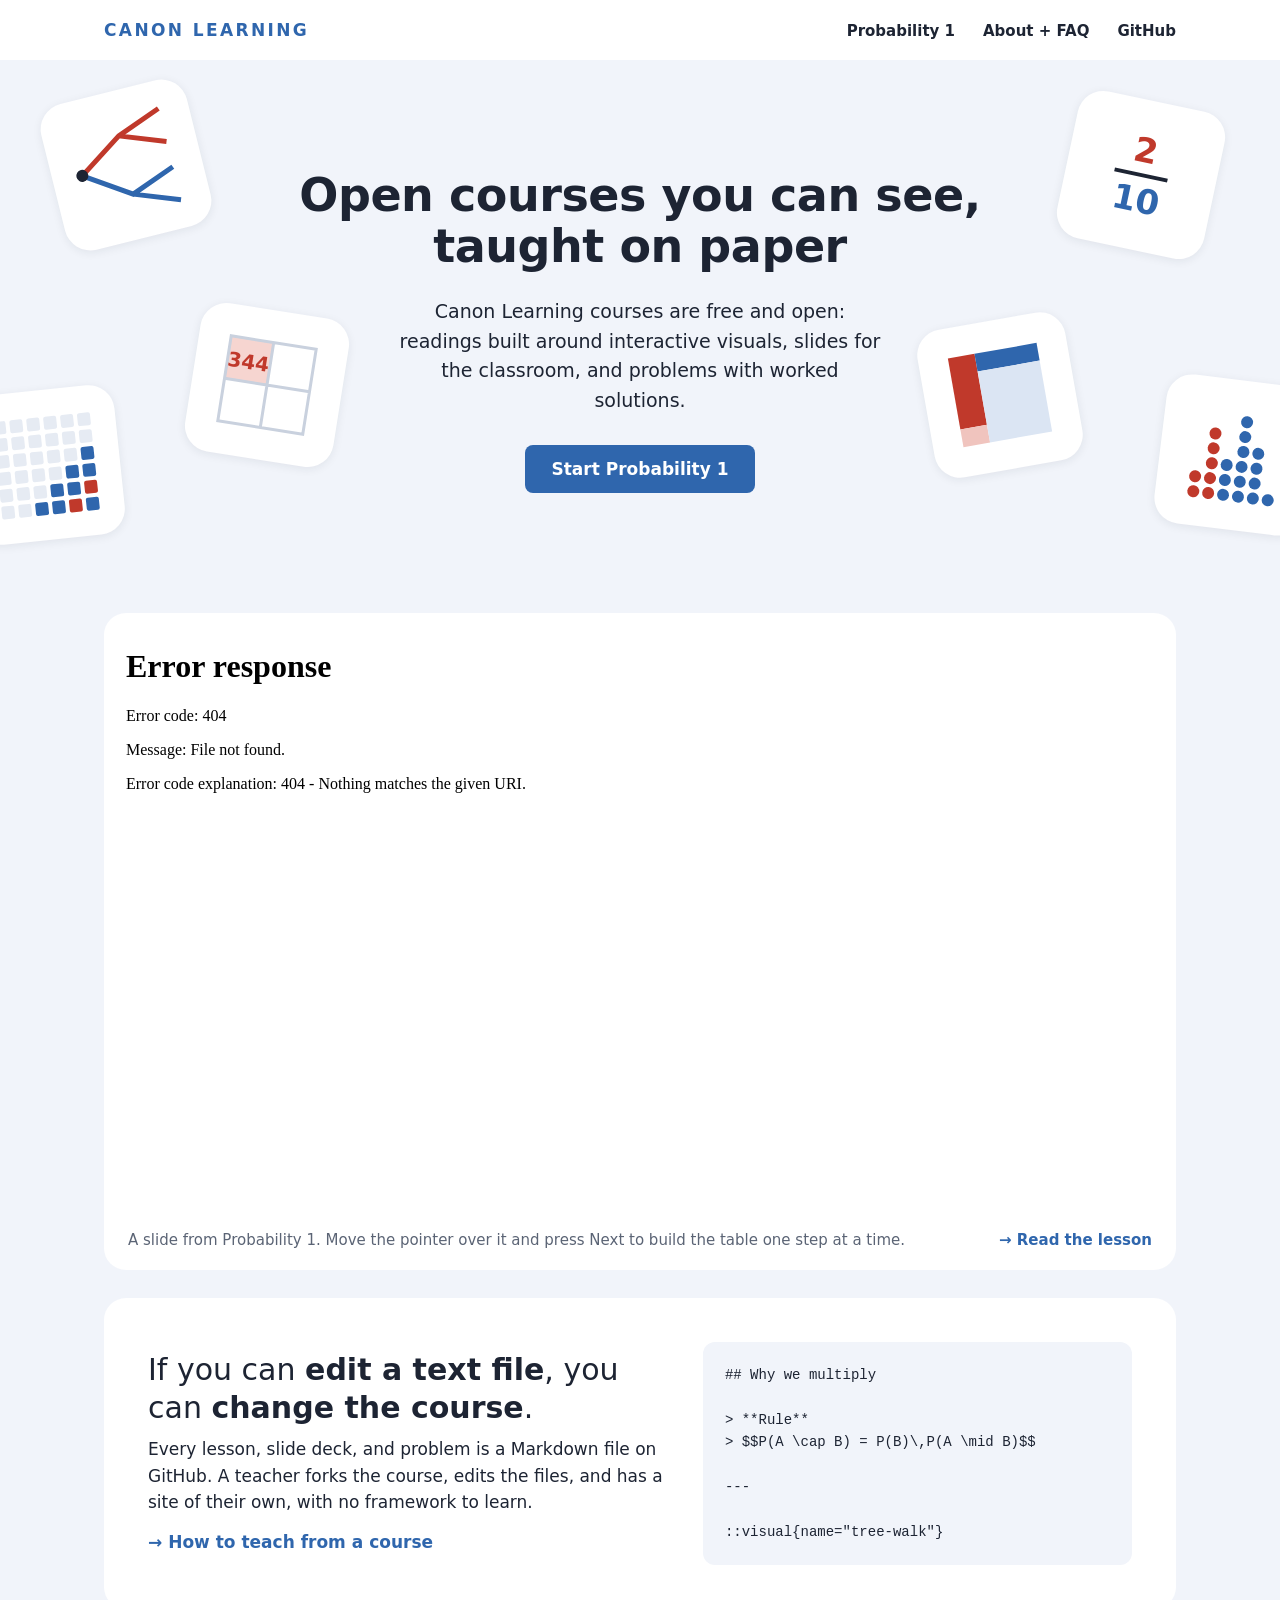
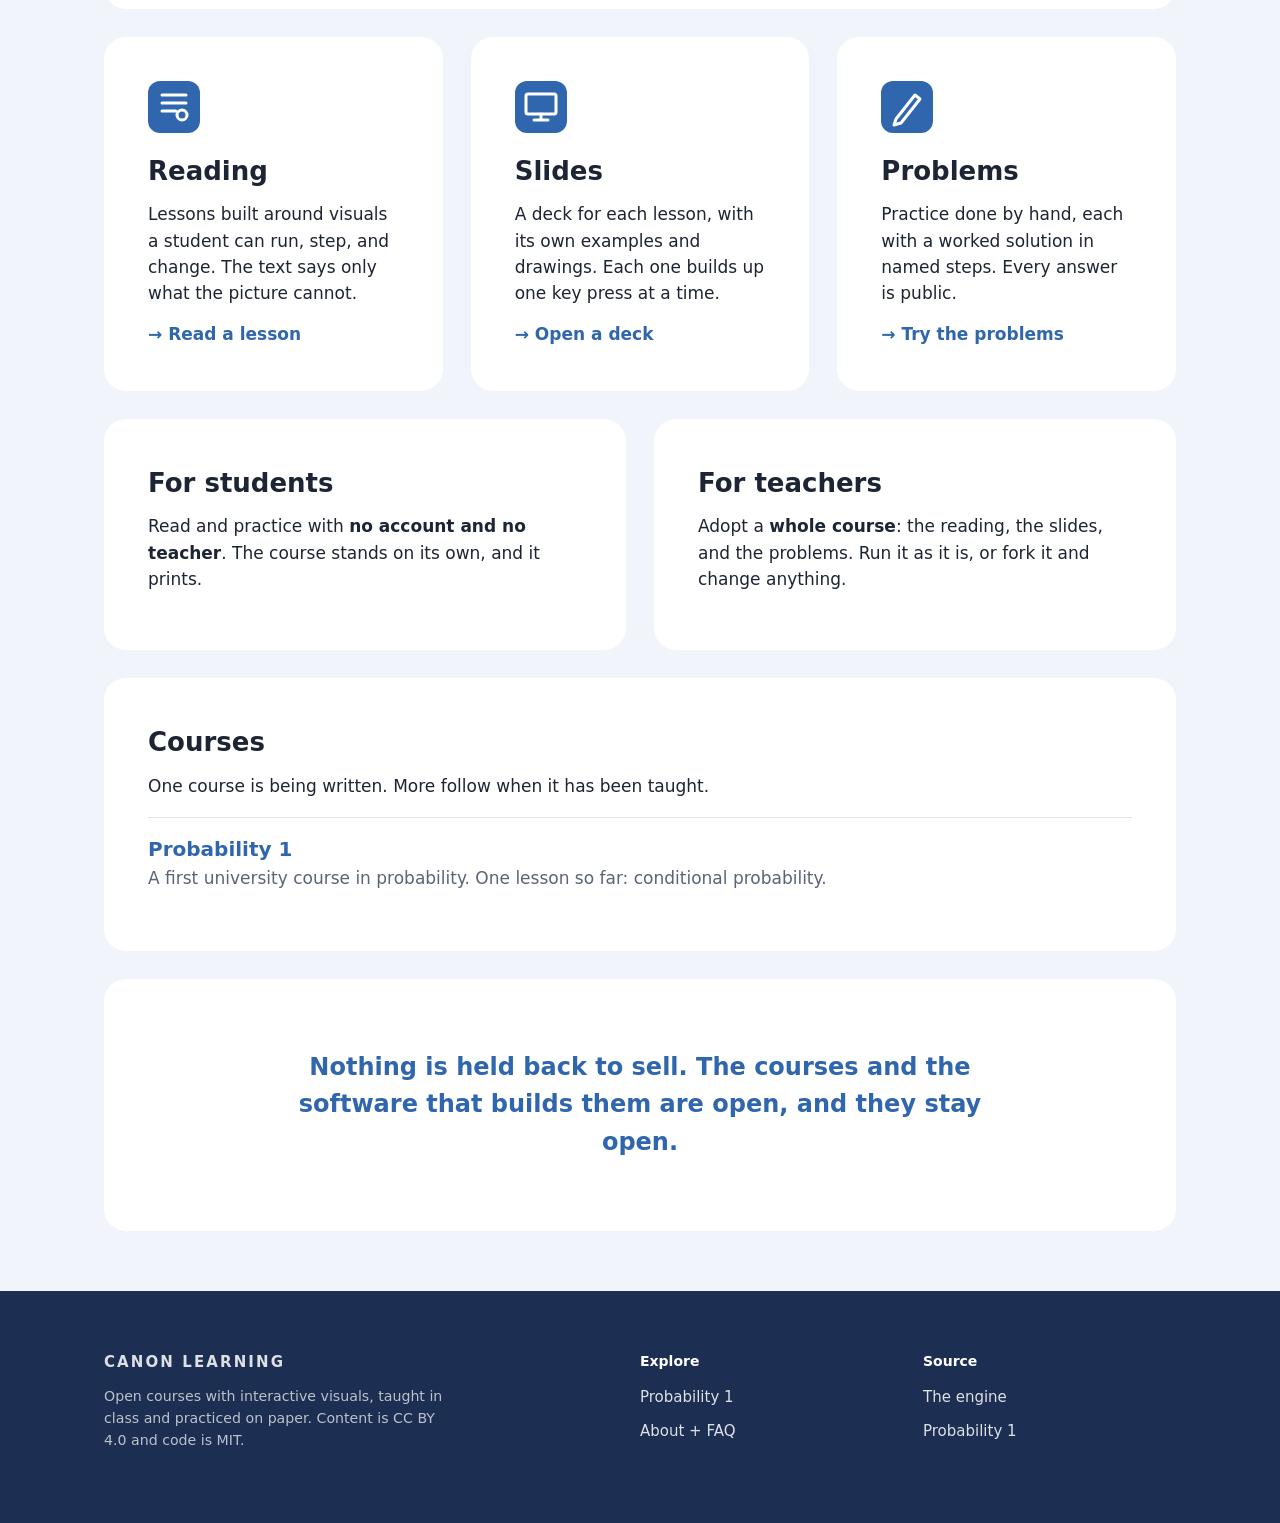
==== index.html @ 46fc8c9e "Add the home page and the about page" ====
<!doctype html>
<html lang="en">
<head>
<meta charset="utf-8">
<meta name="viewport" content="width=device-width, initial-scale=1">
<title>Canon Learning: open courses you can see, taught on paper</title>
<meta name="description" content="Open courses with interactive visuals, slides for the classroom, and problems with worked solutions. Free to read, free to teach from, free to change.">
<link rel="stylesheet" href="./style.css">
</head>
<body>
<header class="top"><div class="wrap">
  <a class="brand" href="./">Canon Learning</a>
  <nav><a href="./probability-1/">Probability 1</a><a href="./about/">About + FAQ</a><a href="https://github.com/canonlearning">GitHub</a></nav>
</div></header>
<section class="hero"><div class="tile t1"><svg viewBox="0 0 150 150" aria-hidden="true"><path d="M30 75 75 45 120 28M75 45 120 62" stroke="#c0392b" stroke-width="5" fill="none"/><path d="M30 75 75 105 120 88M75 105 120 122" stroke="#2f66ad" stroke-width="5" fill="none"/><circle cx="30" cy="75" r="6" fill="#1d2433"/></svg></div><div class="tile t2"><svg viewBox="0 0 150 150" aria-hidden="true"><rect x="32" y="32" width="43" height="43" fill="#f6d5d0"/><path d="M32 32h86v86H32zM75 32v86M32 75h86" stroke="#c9d1de" stroke-width="3" fill="none"/><text x="53" y="62" text-anchor="middle" font-size="20" font-weight="700" fill="#c0392b">344</text></svg></div><div class="tile t3"><svg viewBox="0 0 150 150" aria-hidden="true"><rect x="27" y="27" width="13" height="13" rx="2" fill="#e6ebf3"/><rect x="44" y="27" width="13" height="13" rx="2" fill="#e6ebf3"/><rect x="61" y="27" width="13" height="13" rx="2" fill="#e6ebf3"/><rect x="78" y="27" width="13" height="13" rx="2" fill="#e6ebf3"/><rect x="95" y="27" width="13" height="13" rx="2" fill="#e6ebf3"/><rect x="112" y="27" width="13" height="13" rx="2" fill="#e6ebf3"/><rect x="27" y="44" width="13" height="13" rx="2" fill="#e6ebf3"/><rect x="44" y="44" width="13" height="13" rx="2" fill="#e6ebf3"/><rect x="61" y="44" width="13" height="13" rx="2" fill="#e6ebf3"/><rect x="78" y="44" width="13" height="13" rx="2" fill="#e6ebf3"/><rect x="95" y="44" width="13" height="13" rx="2" fill="#e6ebf3"/><rect x="112" y="44" width="13" height="13" rx="2" fill="#e6ebf3"/><rect x="27" y="61" width="13" height="13" rx="2" fill="#e6ebf3"/><rect x="44" y="61" width="13" height="13" rx="2" fill="#e6ebf3"/><rect x="61" y="61" width="13" height="13" rx="2" fill="#e6ebf3"/><rect x="78" y="61" width="13" height="13" rx="2" fill="#e6ebf3"/><rect x="95" y="61" width="13" height="13" rx="2" fill="#e6ebf3"/><rect x="112" y="61" width="13" height="13" rx="2" fill="#2f66ad"/><rect x="27" y="78" width="13" height="13" rx="2" fill="#e6ebf3"/><rect x="44" y="78" width="13" height="13" rx="2" fill="#e6ebf3"/><rect x="61" y="78" width="13" height="13" rx="2" fill="#e6ebf3"/><rect x="78" y="78" width="13" height="13" rx="2" fill="#e6ebf3"/><rect x="95" y="78" width="13" height="13" rx="2" fill="#2f66ad"/><rect x="112" y="78" width="13" height="13" rx="2" fill="#2f66ad"/><rect x="27" y="95" width="13" height="13" rx="2" fill="#e6ebf3"/><rect x="44" y="95" width="13" height="13" rx="2" fill="#e6ebf3"/><rect x="61" y="95" width="13" height="13" rx="2" fill="#e6ebf3"/><rect x="78" y="95" width="13" height="13" rx="2" fill="#2f66ad"/><rect x="95" y="95" width="13" height="13" rx="2" fill="#2f66ad"/><rect x="112" y="95" width="13" height="13" rx="2" fill="#c0392b"/><rect x="27" y="112" width="13" height="13" rx="2" fill="#e6ebf3"/><rect x="44" y="112" width="13" height="13" rx="2" fill="#e6ebf3"/><rect x="61" y="112" width="13" height="13" rx="2" fill="#2f66ad"/><rect x="78" y="112" width="13" height="13" rx="2" fill="#2f66ad"/><rect x="95" y="112" width="13" height="13" rx="2" fill="#c0392b"/><rect x="112" y="112" width="13" height="13" rx="2" fill="#2f66ad"/></svg></div><div class="tile t4"><svg viewBox="0 0 150 150" aria-hidden="true"><text x="75" y="62" text-anchor="middle" font-size="34" font-weight="700" fill="#c0392b">2</text><path d="M48 75h54" stroke="#1d2433" stroke-width="4"/><text x="75" y="112" text-anchor="middle" font-size="34" font-weight="700" fill="#2f66ad">10</text></svg></div><div class="tile t5"><svg viewBox="0 0 150 150" aria-hidden="true"><rect x="30" y="30" width="27" height="72" fill="#c0392b"/><rect x="30" y="102" width="27" height="18" fill="#f0c4be"/><rect x="57" y="30" width="63" height="18" fill="#2f66ad"/><rect x="57" y="48" width="63" height="72" fill="#dbe5f3"/></svg></div><div class="tile t6"><svg viewBox="0 0 150 150" aria-hidden="true"><circle cx="38" cy="116" r="6" fill="#c0392b"/><circle cx="38" cy="101" r="6" fill="#c0392b"/><circle cx="53" cy="116" r="6" fill="#c0392b"/><circle cx="53" cy="101" r="6" fill="#c0392b"/><circle cx="53" cy="86" r="6" fill="#c0392b"/><circle cx="53" cy="71" r="6" fill="#c0392b"/><circle cx="53" cy="56" r="6" fill="#c0392b"/><circle cx="68" cy="116" r="6" fill="#2f66ad"/><circle cx="68" cy="101" r="6" fill="#2f66ad"/><circle cx="68" cy="86" r="6" fill="#2f66ad"/><circle cx="83" cy="116" r="6" fill="#2f66ad"/><circle cx="83" cy="101" r="6" fill="#2f66ad"/><circle cx="83" cy="86" r="6" fill="#2f66ad"/><circle cx="83" cy="71" r="6" fill="#2f66ad"/><circle cx="83" cy="56" r="6" fill="#2f66ad"/><circle cx="83" cy="41" r="6" fill="#2f66ad"/><circle cx="98" cy="116" r="6" fill="#2f66ad"/><circle cx="98" cy="101" r="6" fill="#2f66ad"/><circle cx="98" cy="86" r="6" fill="#2f66ad"/><circle cx="98" cy="71" r="6" fill="#2f66ad"/><circle cx="113" cy="116" r="6" fill="#2f66ad"/></svg></div>
  <h1>Open courses you can see, taught on paper</h1>
  <p>Canon Learning courses are free and open: readings built around interactive visuals, slides for the classroom, and problems with worked solutions.</p>
  <a class="button" href="probability-1/">Start Probability 1</a>
</section>
<main class="wrap">
  <section class="panel example">
    <iframe src="probability-1/lectures/conditional-probability.html#5" title="A slide from Probability 1" loading="lazy"></iframe>
    <div class="under"><span>A slide from Probability 1. Move the pointer over it and press Next to build the table one step at a time.</span><a class="more" href="probability-1/lessons/conditional-probability/">Read the lesson</a></div>
  </section>

  <section class="panel claim">
    <div>
      <h2>If you can <b>edit a text file</b>, you can <b>change the course</b>.</h2>
      <p>Every lesson, slide deck, and problem is a Markdown file on GitHub. A teacher forks the course, edits the files, and has a site of their own, with no framework to learn.</p>
      <a class="more" href="about/#teach">How to teach from a course</a>
    </div>
    <pre>## Why we multiply

&gt; **Rule**
&gt; $$P(A \cap B) = P(B)\,P(A \mid B)$$

---

::visual{name="tree-walk"}</pre>
  </section>

  <div class="grid3">
    <section class="panel"><div class="icon"><svg viewBox="0 0 52 52" aria-hidden="true" fill="none" stroke="#fff" stroke-width="3" stroke-linecap="round" stroke-linejoin="round"><path d="M14 14h24M14 22h24M14 30h14"/><circle cx="34" cy="34" r="5"/></svg></div><h2>Reading</h2><p>Lessons built around visuals a student can run, step, and change. The text says only what the picture cannot.</p><a class="more" href="probability-1/lessons/conditional-probability/">Read a lesson</a></section>
    <section class="panel"><div class="icon"><svg viewBox="0 0 52 52" aria-hidden="true" fill="none" stroke="#fff" stroke-width="3" stroke-linecap="round" stroke-linejoin="round"><rect x="11" y="13" width="30" height="20" rx="2"/><path d="M26 33v6M19 39h14"/></svg></div><h2>Slides</h2><p>A deck for each lesson, with its own examples and drawings. Each one builds up one key press at a time.</p><a class="more" href="probability-1/lectures/conditional-probability.html">Open a deck</a></section>
    <section class="panel"><div class="icon"><svg viewBox="0 0 52 52" aria-hidden="true" fill="none" stroke="#fff" stroke-width="3" stroke-linecap="round" stroke-linejoin="round"><path d="M15 38 34 14l5 4-19 24-7 2z"/></svg></div><h2>Problems</h2><p>Practice done by hand, each with a worked solution in named steps. Every answer is public.</p><a class="more" href="probability-1/lessons/conditional-probability/">Try the problems</a></section>
  </div>

  <div class="grid2">
    <section class="panel"><h2>For students</h2><p>Read and practice with <b>no account and no teacher</b>. The course stands on its own, and it prints.</p></section>
    <section class="panel"><h2>For teachers</h2><p>Adopt a <b>whole course</b>: the reading, the slides, and the problems. Run it as it is, or fork it and change anything.</p></section>
  </div>

  <section class="panel">
    <h2>Courses</h2>
    <p>One course is being written. More follow when it has been taught.</p>
    <ul class="courses">
      <li><a href="probability-1/">Probability 1</a><br><span>A first university course in probability. One lesson so far: conditional probability.</span></li>
    </ul>
  </section>

  <section class="panel quote"><p>Nothing is held back to sell. The courses and the software that builds them are open, and they stay open.</p></section>
</main>
<footer class="foot"><div class="wrap">
  <div><a class="brand" href="./">Canon Learning</a><small>Open courses with interactive visuals, taught in class and practiced on paper. Content is CC BY 4.0 and code is MIT.</small></div>
  <div><h3>Explore</h3><a href="./probability-1/">Probability 1</a><a href="./about/">About + FAQ</a></div>
  <div><h3>Source</h3><a href="https://github.com/canonlearning/canon">The engine</a><a href="https://github.com/canonlearning/probability-1">Probability 1</a></div>
</div></footer>
</body>
</html>
---- style.css ----
/* The landing site: a home page and an about page. Plain HTML and one
   stylesheet, with no build step and no outside fonts or scripts. */
:root {
  --ink: #1d2433;
  --soft: #5b6475;
  --blue: #2f66ad;
  --red: #c0392b;
  --tint: #f1f4fa;
  --line: #dfe4ee;
  --deep: #1c2f52;
}
* { box-sizing: border-box; }
html { scroll-behavior: smooth; }
body {
  margin: 0;
  background: var(--tint);
  color: var(--ink);
  font: 17px/1.55 system-ui, -apple-system, "Segoe UI", Helvetica, Arial, sans-serif;
}
a { color: var(--blue); }
.wrap { max-width: 1120px; margin: 0 auto; padding: 0 24px; }

/* Top bar */
.top { background: #fff; }
.top .wrap { display: flex; align-items: center; justify-content: space-between; height: 60px; }
.brand { font-weight: 700; letter-spacing: .14em; text-transform: uppercase; color: var(--blue); text-decoration: none; }
.top nav a { margin-left: 28px; color: var(--ink); text-decoration: none; font-weight: 600; font-size: 15px; }
.top nav a:hover, .top nav a.here { color: var(--blue); }

/* Hero, with small drawings set at angles around the words */
.hero { position: relative; overflow: hidden; padding: 110px 24px 120px; text-align: center; }
.hero h1 { position: relative; margin: 0 auto; max-width: 15em; font-size: 46px; line-height: 1.1; letter-spacing: -.01em; }
.hero p { position: relative; margin: 26px auto 30px; max-width: 26em; font-size: 19px; }
.button { position: relative; display: inline-block; padding: 11px 26px; border-radius: 8px; background: var(--blue); color: #fff; font-weight: 600; text-decoration: none; }
.button:hover { background: var(--deep); }
.tile { position: absolute; width: 150px; height: 150px; border-radius: 26px; background: #fff; box-shadow: 0 2px 10px rgb(29 36 51 / .08); }
.tile svg { width: 100%; height: 100%; }
.t1 { left: 4%; top: 30px; transform: rotate(-14deg); }
.t2 { left: 15%; top: 250px; transform: rotate(9deg); }
.t3 { left: -30px; top: 330px; transform: rotate(-6deg); }
.t4 { right: 5%; top: 40px; transform: rotate(12deg); }
.t5 { right: 16%; top: 260px; transform: rotate(-10deg); }
.t6 { right: -30px; top: 320px; transform: rotate(7deg); }
@media (max-width: 900px) { .tile { display: none; } .hero { padding: 60px 24px; } .hero h1 { font-size: 34px; } }

/* White rounded panels */
.panel { background: #fff; border-radius: 22px; padding: 44px; margin: 0 0 28px; }
.panel h2 { margin: 0 0 10px; font-size: 26px; }
.panel p { margin: 0 0 14px; }
.more { font-weight: 600; text-decoration: none; }
.more::before { content: "\2192\00a0"; }

.example { padding: 14px 14px 18px; }
.example iframe { display: block; width: 100%; aspect-ratio: 16 / 9; border: 0; border-radius: 12px; }
.example .under { display: flex; justify-content: space-between; gap: 16px; padding: 14px 10px 0; font-size: 15px; color: var(--soft); }

.claim { display: grid; grid-template-columns: 1.2fr 1fr; gap: 40px; align-items: center; }
.claim h2 { font-size: 30px; font-weight: 400; line-height: 1.25; }
.claim pre { margin: 0; padding: 22px; border-radius: 12px; background: var(--tint); font: 14px/1.6 ui-monospace, Menlo, monospace; overflow: auto; }

.grid3, .grid2 { display: grid; gap: 28px; margin-bottom: 28px; }
.grid3 { grid-template-columns: repeat(3, 1fr); }
.grid2 { grid-template-columns: repeat(2, 1fr); }
.grid3 .panel, .grid2 .panel { margin: 0; }
.icon { width: 52px; height: 52px; margin-bottom: 18px; border-radius: 12px; background: var(--blue); }
.icon svg { width: 100%; height: 100%; }
@media (max-width: 800px) { .grid3, .grid2, .claim { grid-template-columns: 1fr; } .panel { padding: 28px; } }

.courses { list-style: none; margin: 18px 0 0; padding: 0; }
.courses li { padding: 16px 0; border-top: 1px solid var(--line); }
.courses a { font-size: 20px; font-weight: 600; text-decoration: none; }
.courses span { color: var(--soft); }

.quote { text-align: center; padding: 70px 44px; }
.quote p { margin: 0 auto; max-width: 30em; font-size: 24px; font-weight: 600; color: var(--blue); }

/* Footer */
.foot { margin-top: 60px; padding: 60px 0 70px; background: var(--deep); color: #fff; }
.foot .wrap { display: grid; grid-template-columns: 2fr 1fr 1fr; gap: 30px; }
.foot h3 { margin: 0 0 14px; font-size: 14px; }
.foot a { display: block; margin-bottom: 10px; color: #fff; font-size: 15px; text-decoration: none; opacity: .85; }
.foot a:hover { opacity: 1; text-decoration: underline; }
.foot .brand { color: #fff; }
.foot small { display: block; margin-top: 12px; max-width: 24em; opacity: .7; }

/* About page: a list of questions beside the answers */
.about { display: grid; grid-template-columns: 250px 1fr; gap: 28px; align-items: start; margin-top: 28px; }
.contents { position: sticky; top: 20px; font-size: 14px; }
.contents b { display: block; margin-bottom: 10px; }
.contents a { display: block; padding: 4px 0; color: var(--soft); text-decoration: none; }
.contents a:hover { color: var(--blue); }
.answers h1 { margin: 0 0 6px; font-size: 32px; }
.answers h1:not(:first-child) { margin-top: 56px; }
.answers h2 { margin: 38px 0 8px; font-size: 20px; }
.answers p, .answers ul { margin: 0 0 12px; max-width: 42em; }
.answers li { margin-bottom: 4px; }
@media (max-width: 800px) { .about { grid-template-columns: 1fr; } .contents { position: static; } }
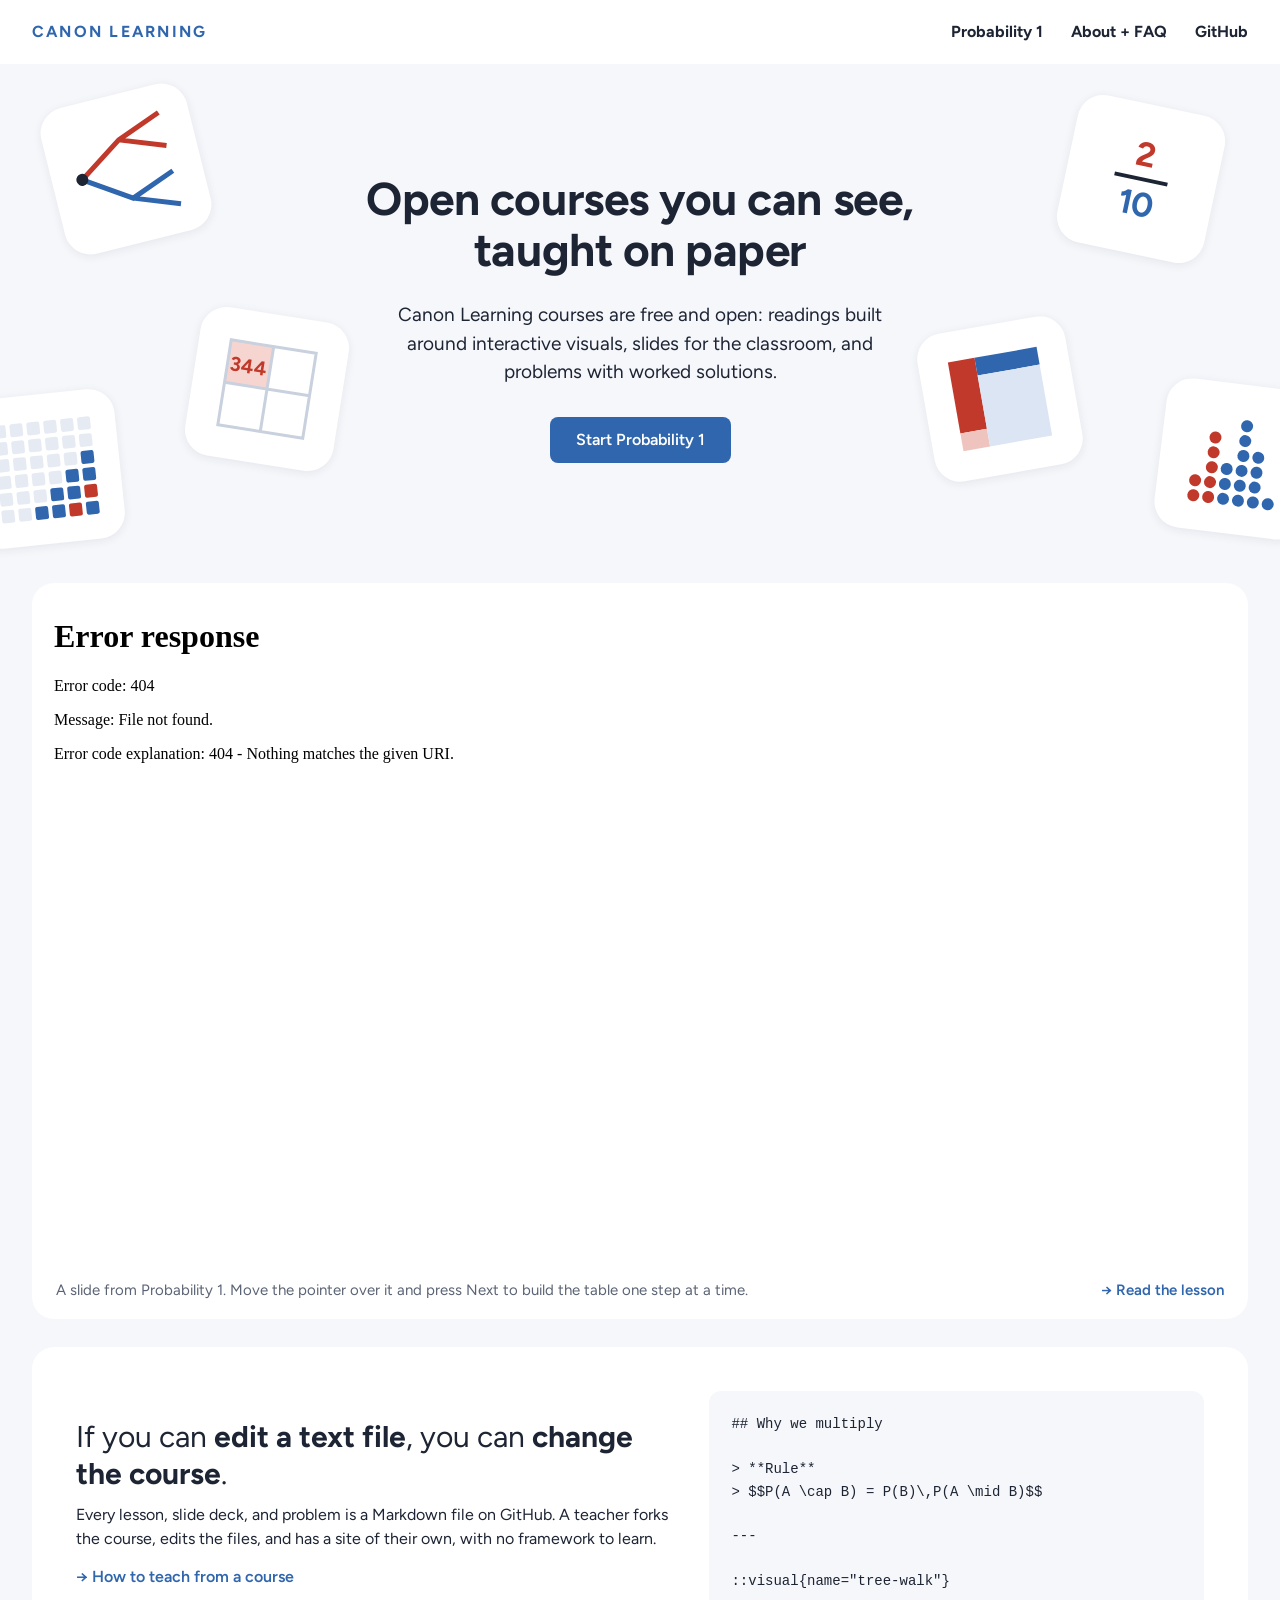
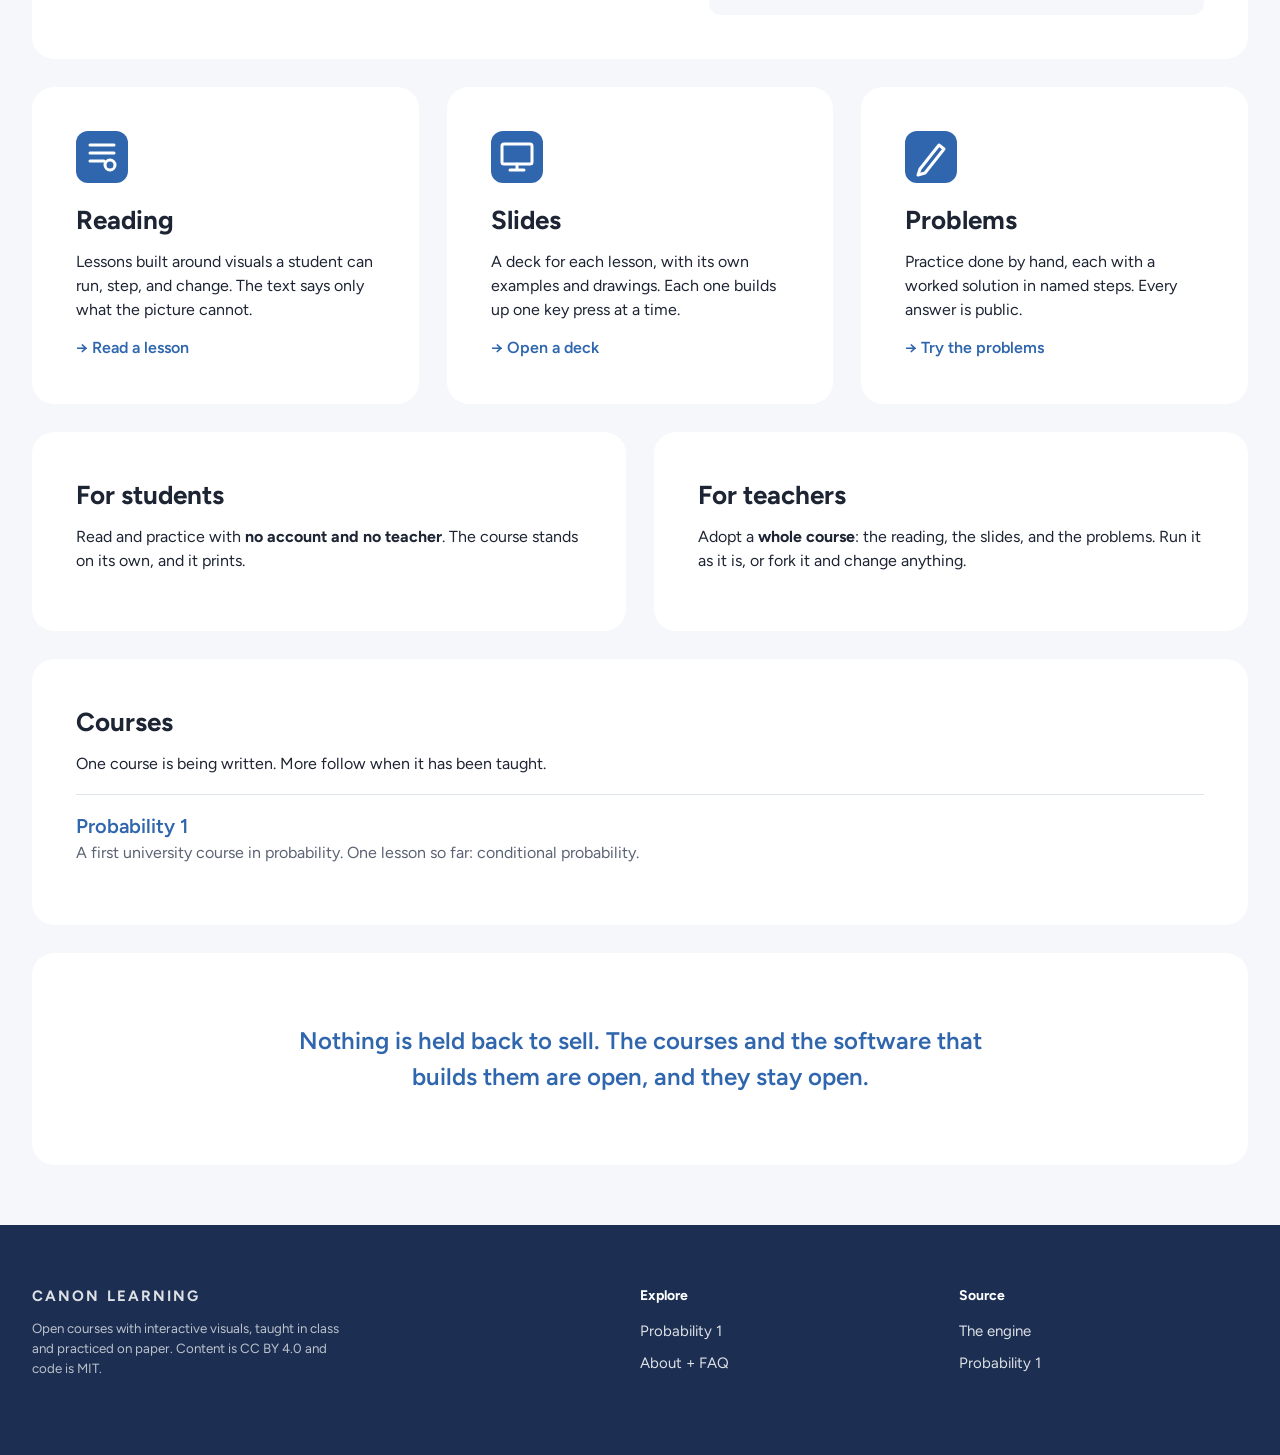
==== commit a28c2f44: "Rewrite the about page as questions on the project and its model, and set the site in Figtree" ====
--- a/index.html
+++ b/index.html
@@ -5,6 +5,9 @@
 <meta name="viewport" content="width=device-width, initial-scale=1">
 <title>Canon Learning: open courses you can see, taught on paper</title>
 <meta name="description" content="Open courses with interactive visuals, slides for the classroom, and problems with worked solutions. Free to read, free to teach from, free to change.">
+<link rel="preconnect" href="https://fonts.googleapis.com">
+<link rel="preconnect" href="https://fonts.gstatic.com" crossorigin>
+<link rel="stylesheet" href="https://fonts.googleapis.com/css2?family=Figtree:wght@400;500;600;700;800&display=swap">
 <link rel="stylesheet" href="./style.css">
 </head>
 <body>
@@ -27,7 +30,7 @@
     <div>
       <h2>If you can <b>edit a text file</b>, you can <b>change the course</b>.</h2>
       <p>Every lesson, slide deck, and problem is a Markdown file on GitHub. A teacher forks the course, edits the files, and has a site of their own, with no framework to learn.</p>
-      <a class="more" href="about/#teach">How to teach from a course</a>
+      <a class="more" href="about/#open-source">How to teach from a course</a>
     </div>
     <pre>## Why we multiply
 
--- a/style.css
+++ b/style.css
@@ -1,11 +1,11 @@
 /* The landing site: a home page and an about page. Plain HTML and one
-   stylesheet, with no build step and no outside fonts or scripts. */
+   stylesheet, with no build step. The font, Figtree, is loaded from Google Fonts. */
 :root {
   --ink: #1d2433;
   --soft: #5b6475;
   --blue: #2f66ad;
   --red: #c0392b;
-  --tint: #f1f4fa;
+  --tint: #f6f7fb;
   --line: #dfe4ee;
   --deep: #1c2f52;
 }
@@ -15,16 +15,16 @@
   margin: 0;
   background: var(--tint);
   color: var(--ink);
-  font: 17px/1.55 system-ui, -apple-system, "Segoe UI", Helvetica, Arial, sans-serif;
+  font: 16px/1.5 Figtree, system-ui, -apple-system, "Segoe UI", Helvetica, Arial, sans-serif;
 }
 a { color: var(--blue); }
-.wrap { max-width: 1120px; margin: 0 auto; padding: 0 24px; }
+.wrap { max-width: 1280px; margin: 0 auto; padding: 0 32px; }
 
 /* Top bar */
 .top { background: #fff; }
-.top .wrap { display: flex; align-items: center; justify-content: space-between; height: 60px; }
+.top .wrap { display: flex; align-items: center; justify-content: space-between; height: 64px; }
 .brand { font-weight: 700; letter-spacing: .14em; text-transform: uppercase; color: var(--blue); text-decoration: none; }
-.top nav a { margin-left: 28px; color: var(--ink); text-decoration: none; font-weight: 600; font-size: 15px; }
+.top nav a { margin-left: 28px; color: var(--ink); text-decoration: none; font-weight: 700; font-size: 16px; }
 .top nav a:hover, .top nav a.here { color: var(--blue); }
 
 /* Hero, with small drawings set at angles around the words */
@@ -83,15 +83,24 @@
 .foot .brand { color: #fff; }
 .foot small { display: block; margin-top: 12px; max-width: 24em; opacity: .7; }
 
-/* About page: a list of questions beside the answers */
-.about { display: grid; grid-template-columns: 250px 1fr; gap: 28px; align-items: start; margin-top: 28px; }
-.contents { position: sticky; top: 20px; font-size: 14px; }
-.contents b { display: block; margin-bottom: 10px; }
-.contents a { display: block; padding: 4px 0; color: var(--soft); text-decoration: none; }
-.contents a:hover { color: var(--blue); }
-.answers h1 { margin: 0 0 6px; font-size: 32px; }
-.answers h1:not(:first-child) { margin-top: 56px; }
-.answers h2 { margin: 38px 0 8px; font-size: 20px; }
-.answers p, .answers ul { margin: 0 0 12px; max-width: 42em; }
-.answers li { margin-bottom: 4px; }
-@media (max-width: 800px) { .about { grid-template-columns: 1fr; } .contents { position: static; } }
+/* About page: questions and answers set straight on the page in one
+   narrow column, with the list of questions at the right. The list comes
+   first in the page, so on a narrow screen it sits above the answers. */
+.about { display: flex; flex-direction: row-reverse; justify-content: space-between; margin-top: 160px; margin-bottom: 160px; }
+.answers { max-width: 65ch; line-height: 28px; color: #374151; }
+.answers h1 { margin: 0 0 32px; font-size: 36px; font-weight: 800; line-height: 40px; color: #111827; }
+.answers h1:not(:first-child) { margin-top: 48px; }
+.answers h2 { margin: 48px 0 24px; font-size: 24px; font-weight: 700; line-height: 32px; color: #111827; scroll-margin-top: 24px; }
+.answers h1 + h2 { margin-top: 0; }
+.answers p, .answers ul { margin: 20px 0; }
+.answers ul { padding-left: 26px; }
+.answers li { margin: 8px 0; padding-left: 6px; }
+.answers li::marker { color: #d1d5db; }
+.answers b { font-weight: 600; color: #111827; }
+.answers a { color: #111827; font-weight: 500; text-decoration: underline; }
+.contents { width: 344px; flex: none; margin-bottom: 80px; font-size: 14px; line-height: 24px; }
+.contents b { display: block; font-size: 18px; line-height: 28px; }
+.contents a { display: block; color: #000; text-decoration: none; }
+.contents a.question { margin-left: 8px; }
+.contents a:hover { text-decoration: underline; }
+@media (max-width: 768px) { .about { flex-direction: column; margin-top: 60px; } .contents { width: auto; } }
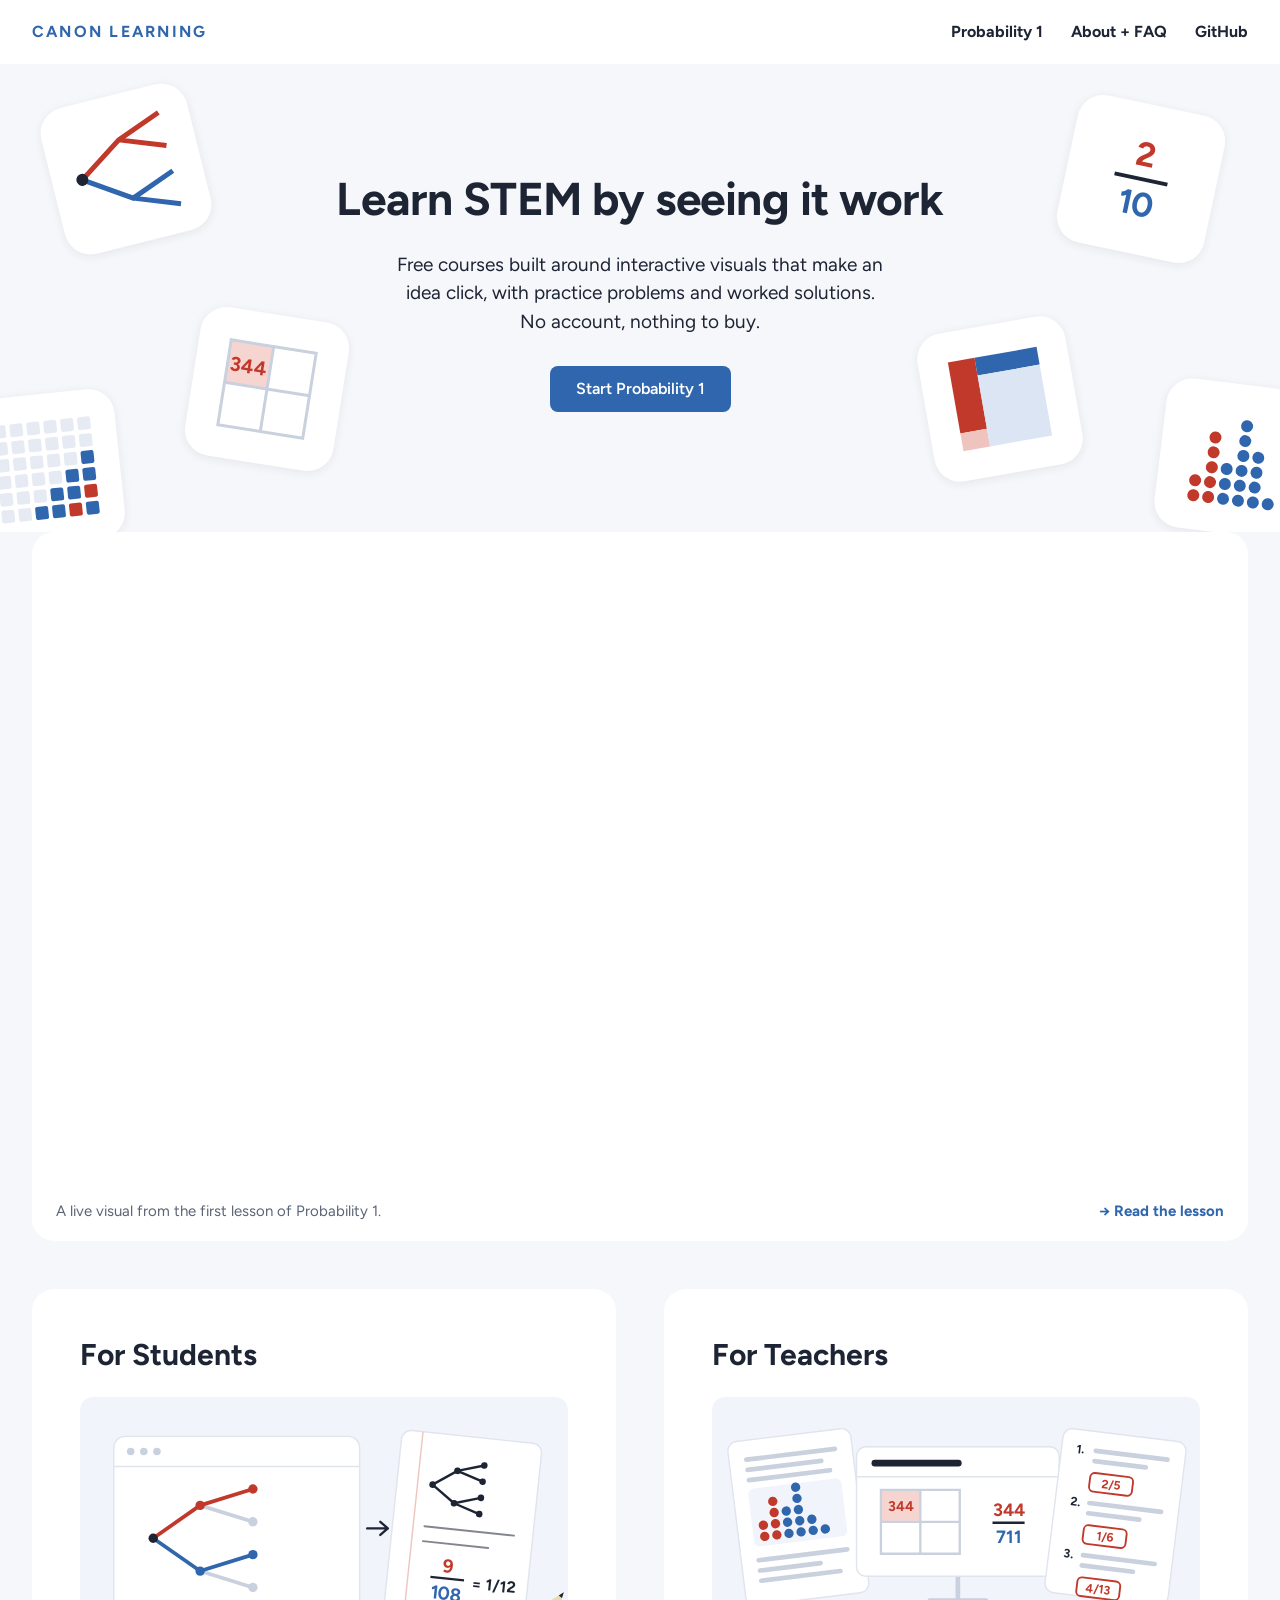
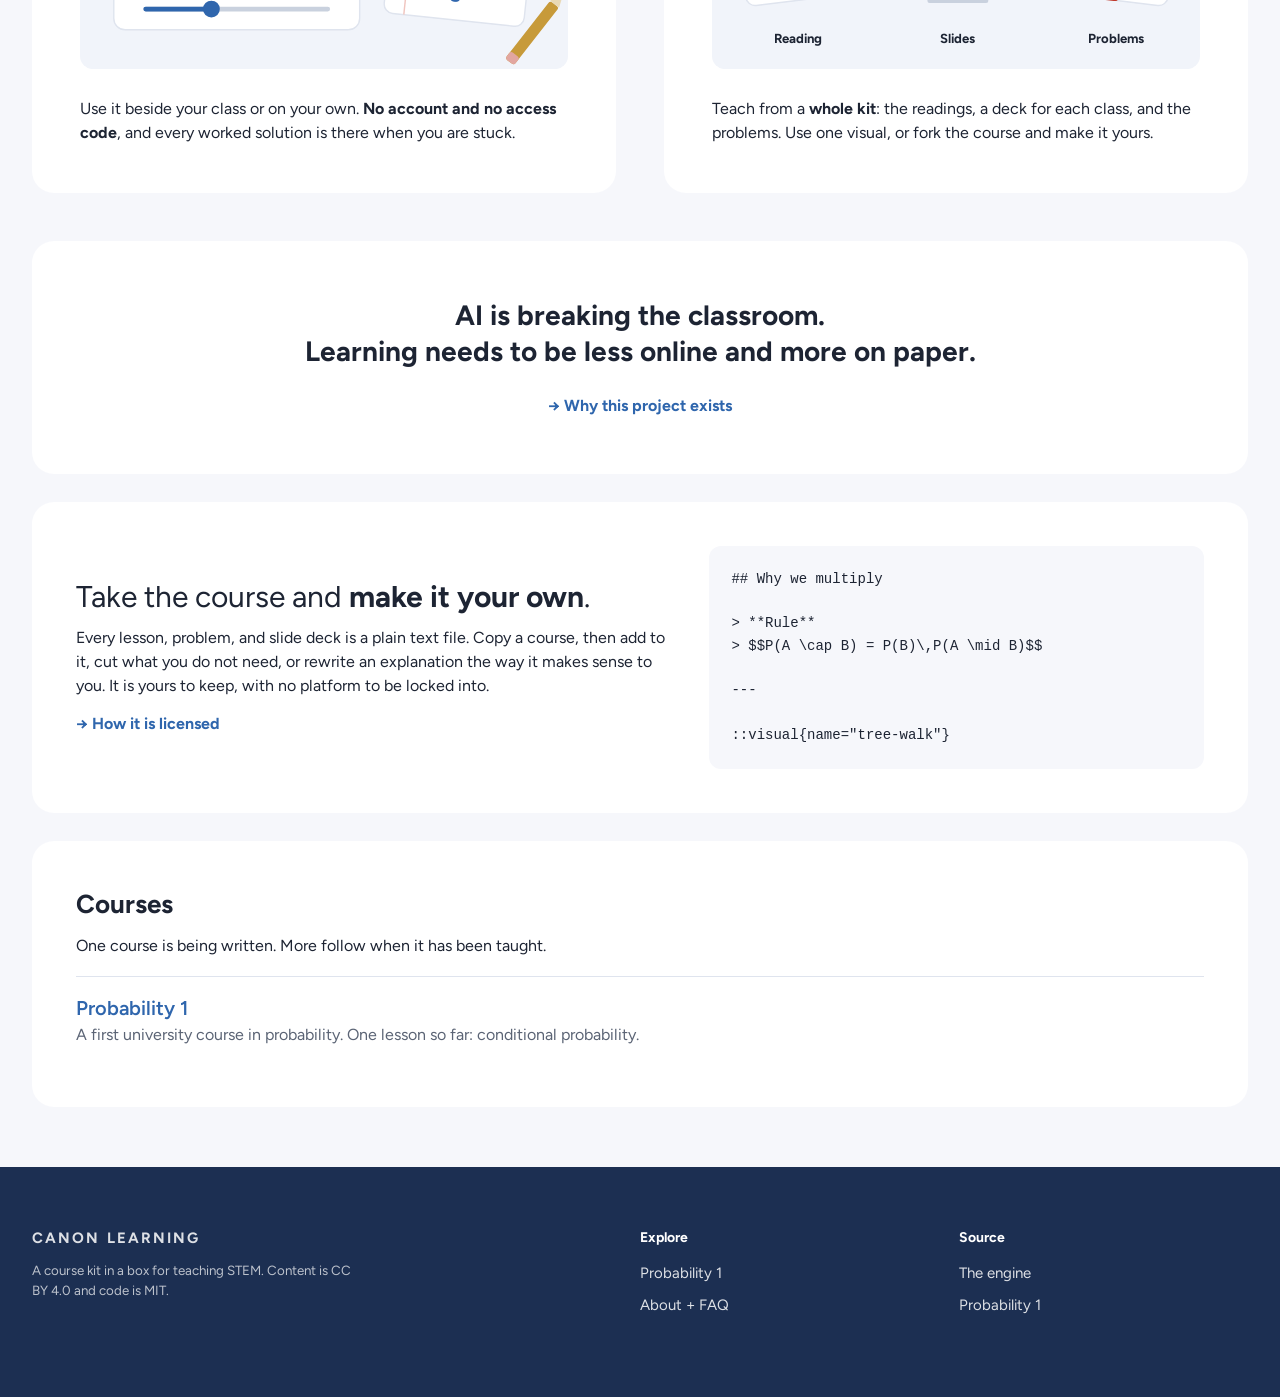
==== commit 6b282b5f: "Rebuild the home page for students: a live visual, blocks for students and teachers, and the project" ====
--- a/index.html
+++ b/index.html
@@ -3,8 +3,8 @@
 <head>
 <meta charset="utf-8">
 <meta name="viewport" content="width=device-width, initial-scale=1">
-<title>Canon Learning: open courses you can see, taught on paper</title>
-<meta name="description" content="Open courses with interactive visuals, slides for the classroom, and problems with worked solutions. Free to read, free to teach from, free to change.">
+<title>Canon Learning: learn STEM by seeing it work</title>
+<meta name="description" content="Free STEM courses built around interactive visuals, with practice problems and worked solutions. Open source, with slides for teachers.">
 <link rel="preconnect" href="https://fonts.googleapis.com">
 <link rel="preconnect" href="https://fonts.gstatic.com" crossorigin>
 <link rel="stylesheet" href="https://fonts.googleapis.com/css2?family=Figtree:wght@400;500;600;700;800&display=swap">
@@ -16,21 +16,58 @@
   <nav><a href="./probability-1/">Probability 1</a><a href="./about/">About + FAQ</a><a href="https://github.com/canonlearning">GitHub</a></nav>
 </div></header>
 <section class="hero"><div class="tile t1"><svg viewBox="0 0 150 150" aria-hidden="true"><path d="M30 75 75 45 120 28M75 45 120 62" stroke="#c0392b" stroke-width="5" fill="none"/><path d="M30 75 75 105 120 88M75 105 120 122" stroke="#2f66ad" stroke-width="5" fill="none"/><circle cx="30" cy="75" r="6" fill="#1d2433"/></svg></div><div class="tile t2"><svg viewBox="0 0 150 150" aria-hidden="true"><rect x="32" y="32" width="43" height="43" fill="#f6d5d0"/><path d="M32 32h86v86H32zM75 32v86M32 75h86" stroke="#c9d1de" stroke-width="3" fill="none"/><text x="53" y="62" text-anchor="middle" font-size="20" font-weight="700" fill="#c0392b">344</text></svg></div><div class="tile t3"><svg viewBox="0 0 150 150" aria-hidden="true"><rect x="27" y="27" width="13" height="13" rx="2" fill="#e6ebf3"/><rect x="44" y="27" width="13" height="13" rx="2" fill="#e6ebf3"/><rect x="61" y="27" width="13" height="13" rx="2" fill="#e6ebf3"/><rect x="78" y="27" width="13" height="13" rx="2" fill="#e6ebf3"/><rect x="95" y="27" width="13" height="13" rx="2" fill="#e6ebf3"/><rect x="112" y="27" width="13" height="13" rx="2" fill="#e6ebf3"/><rect x="27" y="44" width="13" height="13" rx="2" fill="#e6ebf3"/><rect x="44" y="44" width="13" height="13" rx="2" fill="#e6ebf3"/><rect x="61" y="44" width="13" height="13" rx="2" fill="#e6ebf3"/><rect x="78" y="44" width="13" height="13" rx="2" fill="#e6ebf3"/><rect x="95" y="44" width="13" height="13" rx="2" fill="#e6ebf3"/><rect x="112" y="44" width="13" height="13" rx="2" fill="#e6ebf3"/><rect x="27" y="61" width="13" height="13" rx="2" fill="#e6ebf3"/><rect x="44" y="61" width="13" height="13" rx="2" fill="#e6ebf3"/><rect x="61" y="61" width="13" height="13" rx="2" fill="#e6ebf3"/><rect x="78" y="61" width="13" height="13" rx="2" fill="#e6ebf3"/><rect x="95" y="61" width="13" height="13" rx="2" fill="#e6ebf3"/><rect x="112" y="61" width="13" height="13" rx="2" fill="#2f66ad"/><rect x="27" y="78" width="13" height="13" rx="2" fill="#e6ebf3"/><rect x="44" y="78" width="13" height="13" rx="2" fill="#e6ebf3"/><rect x="61" y="78" width="13" height="13" rx="2" fill="#e6ebf3"/><rect x="78" y="78" width="13" height="13" rx="2" fill="#e6ebf3"/><rect x="95" y="78" width="13" height="13" rx="2" fill="#2f66ad"/><rect x="112" y="78" width="13" height="13" rx="2" fill="#2f66ad"/><rect x="27" y="95" width="13" height="13" rx="2" fill="#e6ebf3"/><rect x="44" y="95" width="13" height="13" rx="2" fill="#e6ebf3"/><rect x="61" y="95" width="13" height="13" rx="2" fill="#e6ebf3"/><rect x="78" y="95" width="13" height="13" rx="2" fill="#2f66ad"/><rect x="95" y="95" width="13" height="13" rx="2" fill="#2f66ad"/><rect x="112" y="95" width="13" height="13" rx="2" fill="#c0392b"/><rect x="27" y="112" width="13" height="13" rx="2" fill="#e6ebf3"/><rect x="44" y="112" width="13" height="13" rx="2" fill="#e6ebf3"/><rect x="61" y="112" width="13" height="13" rx="2" fill="#2f66ad"/><rect x="78" y="112" width="13" height="13" rx="2" fill="#2f66ad"/><rect x="95" y="112" width="13" height="13" rx="2" fill="#c0392b"/><rect x="112" y="112" width="13" height="13" rx="2" fill="#2f66ad"/></svg></div><div class="tile t4"><svg viewBox="0 0 150 150" aria-hidden="true"><text x="75" y="62" text-anchor="middle" font-size="34" font-weight="700" fill="#c0392b">2</text><path d="M48 75h54" stroke="#1d2433" stroke-width="4"/><text x="75" y="112" text-anchor="middle" font-size="34" font-weight="700" fill="#2f66ad">10</text></svg></div><div class="tile t5"><svg viewBox="0 0 150 150" aria-hidden="true"><rect x="30" y="30" width="27" height="72" fill="#c0392b"/><rect x="30" y="102" width="27" height="18" fill="#f0c4be"/><rect x="57" y="30" width="63" height="18" fill="#2f66ad"/><rect x="57" y="48" width="63" height="72" fill="#dbe5f3"/></svg></div><div class="tile t6"><svg viewBox="0 0 150 150" aria-hidden="true"><circle cx="38" cy="116" r="6" fill="#c0392b"/><circle cx="38" cy="101" r="6" fill="#c0392b"/><circle cx="53" cy="116" r="6" fill="#c0392b"/><circle cx="53" cy="101" r="6" fill="#c0392b"/><circle cx="53" cy="86" r="6" fill="#c0392b"/><circle cx="53" cy="71" r="6" fill="#c0392b"/><circle cx="53" cy="56" r="6" fill="#c0392b"/><circle cx="68" cy="116" r="6" fill="#2f66ad"/><circle cx="68" cy="101" r="6" fill="#2f66ad"/><circle cx="68" cy="86" r="6" fill="#2f66ad"/><circle cx="83" cy="116" r="6" fill="#2f66ad"/><circle cx="83" cy="101" r="6" fill="#2f66ad"/><circle cx="83" cy="86" r="6" fill="#2f66ad"/><circle cx="83" cy="71" r="6" fill="#2f66ad"/><circle cx="83" cy="56" r="6" fill="#2f66ad"/><circle cx="83" cy="41" r="6" fill="#2f66ad"/><circle cx="98" cy="116" r="6" fill="#2f66ad"/><circle cx="98" cy="101" r="6" fill="#2f66ad"/><circle cx="98" cy="86" r="6" fill="#2f66ad"/><circle cx="98" cy="71" r="6" fill="#2f66ad"/><circle cx="113" cy="116" r="6" fill="#2f66ad"/></svg></div>
-  <h1>Open courses you can see, taught on paper</h1>
-  <p>Canon Learning courses are free and open: readings built around interactive visuals, slides for the classroom, and problems with worked solutions.</p>
+  <h1>Learn STEM by seeing it work</h1>
+  <p>Free courses built around interactive visuals that make an idea click, with practice problems and worked solutions. No account, nothing to buy.</p>
   <a class="button" href="probability-1/">Start Probability 1</a>
 </section>
 <main class="wrap">
   <section class="panel example">
-    <iframe src="probability-1/lectures/conditional-probability.html#5" title="A slide from Probability 1" loading="lazy"></iframe>
-    <div class="under"><span>A slide from Probability 1. Move the pointer over it and press Next to build the table one step at a time.</span><a class="more" href="probability-1/lessons/conditional-probability/">Read the lesson</a></div>
+    <iframe id="demo" src="demo/" title="A visual from Probability 1"></iframe>
+    <script>
+      // The frame is made as tall as the visual inside it, and follows it
+      // when the window changes size.
+      const demo = document.getElementById("demo");
+      demo.addEventListener("load", () => {
+        const inside = demo.contentDocument.documentElement;
+        const fit = () => { demo.style.height = inside.scrollHeight + "px"; };
+        new ResizeObserver(fit).observe(demo.contentDocument.body);
+        fit();
+      });
+    </script>
+    <div class="under"><span>A live visual from the first lesson of Probability 1.</span><a class="more" href="probability-1/lessons/conditional-probability/">Read the lesson</a></div>
+  </section>
+
+  <div class="grid2">
+    <section class="panel card for">
+      <h2>For Students</h2>
+      <a class="art" href="probability-1/lessons/conditional-probability/"><svg viewBox="0 0 520 290" role="img" aria-label="A visual on a screen, then the same problem worked on paper" font-family="Figtree, system-ui, sans-serif"><rect width="520" height="290" rx="14" fill="#f1f4fa"/><rect x="36" y="42" width="262" height="206" rx="12" fill="#fff" stroke="#dfe4ee" stroke-width="1.5"/>
+<circle cx="54" cy="58" r="4" fill="#c9d1de"/><circle cx="68" cy="58" r="4" fill="#c9d1de"/><circle cx="82" cy="58" r="4" fill="#c9d1de"/>
+<path d="M36 74h262" stroke="#dfe4ee" stroke-width="1.5"/>
+<path d="M128.0 115.5 L184.25 133.0" stroke="#c9d1de" stroke-width="4" stroke-linecap="round"/><path d="M128.0 185.5 L184.25 203.0" stroke="#c9d1de" stroke-width="4" stroke-linecap="round"/><path d="M78.0 150.5 L128.0 115.5" stroke="#c0392b" stroke-width="4" stroke-linecap="round"/><path d="M128.0 115.5 L184.25 98.0" stroke="#c0392b" stroke-width="4" stroke-linecap="round"/><path d="M78.0 150.5 L128.0 185.5" stroke="#2f66ad" stroke-width="4" stroke-linecap="round"/><path d="M128.0 185.5 L184.25 168.0" stroke="#2f66ad" stroke-width="4" stroke-linecap="round"/><circle cx="78.0" cy="150.5" r="5" fill="#1d2433"/><circle cx="128.0" cy="115.5" r="5" fill="#c0392b"/><circle cx="128.0" cy="185.5" r="5" fill="#2f66ad"/><circle cx="184.25" cy="98.0" r="5" fill="#c0392b"/><circle cx="184.25" cy="133.0" r="5" fill="#c9d1de"/><circle cx="184.25" cy="168.0" r="5" fill="#2f66ad"/><circle cx="184.25" cy="203.0" r="5" fill="#c9d1de"/>
+<path d="M70 226h194" stroke="#c9d1de" stroke-width="5" stroke-linecap="round"/><path d="M70 226h70" stroke="#2f66ad" stroke-width="5" stroke-linecap="round"/><circle cx="140" cy="226" r="9" fill="#2f66ad"/>
+<path d="M306 140h22m-8 -7 8 7 -8 7" stroke="#1d2433" stroke-width="2.5" fill="none" stroke-linecap="round" stroke-linejoin="round"/><g transform="translate(408 140) rotate(6)"><rect x="-75.0" y="-98.0" width="150" height="196" rx="10" fill="#fff" stroke="#dfe4ee" stroke-width="1.5"/><g transform="translate(-75.0 -98.0)"><path d="M22 0v196" stroke="#f0c4be" stroke-width="1.5"/>
+<path d="M62.8 37.64 L90.7 46.32" stroke="#1d2433" stroke-width="2.5" stroke-linecap="round"/><path d="M62.8 72.36 L90.7 81.03999999999999" stroke="#1d2433" stroke-width="2.5" stroke-linecap="round"/><path d="M38.0 55.0 L62.8 37.64" stroke="#1d2433" stroke-width="2.5" stroke-linecap="round"/><path d="M62.8 37.64 L90.7 28.96" stroke="#1d2433" stroke-width="2.5" stroke-linecap="round"/><path d="M38.0 55.0 L62.8 72.36" stroke="#1d2433" stroke-width="2.5" stroke-linecap="round"/><path d="M62.8 72.36 L90.7 63.68" stroke="#1d2433" stroke-width="2.5" stroke-linecap="round"/><circle cx="38.0" cy="55.0" r="3.5" fill="#1d2433"/><circle cx="62.8" cy="37.64" r="3.5" fill="#1d2433"/><circle cx="62.8" cy="72.36" r="3.5" fill="#1d2433"/><circle cx="90.7" cy="28.96" r="3.5" fill="#1d2433"/><circle cx="90.7" cy="46.32" r="3.5" fill="#1d2433"/><circle cx="90.7" cy="63.68" r="3.5" fill="#1d2433"/><circle cx="90.7" cy="81.03999999999999" r="3.5" fill="#1d2433"/>
+<path d="M34 100h96M34 116h70" stroke="#1d2433" stroke-width="2" stroke-linecap="round" opacity=".55"/>
+<text x="64" y="146" text-anchor="middle" font-size="20" font-weight="700" fill="#c0392b">9</text><path d="M46.0 153h36.0" stroke="#1d2433" stroke-width="2.5"/><text x="64" y="176" text-anchor="middle" font-size="20" font-weight="700" fill="#2f66ad">108</text><text x="90" y="161" font-size="17" font-weight="700" fill="#1d2433">= 1/12</text></g></g><g transform="translate(486 246) rotate(-52)"><rect x="-46" y="-6" width="78" height="12" rx="3" fill="#c79a3a"/><path d="M32 -6 48 0 32 6z" fill="#e9d9b5"/><path d="M42 -2.2 48 0 42 2.2z" fill="#1d2433"/><rect x="-46" y="-6" width="10" height="12" rx="3" fill="#e2a6a0"/></g></svg></a>
+      <p>Use it beside your class or on your own. <b>No account and no access code</b>, and every worked solution is there when you are stuck.</p>
+    </section>
+    <section class="panel card for">
+      <h2>For Teachers</h2>
+      <a class="art" href="probability-1/lectures/conditional-probability.html"><svg viewBox="0 0 520 290" role="img" aria-label="The three parts of a kit: a reading, a slide deck, and practice problems" font-family="Figtree, system-ui, sans-serif"><rect width="520" height="290" rx="14" fill="#f1f4fa"/><g transform="translate(92 128) rotate(-7)"><rect x="-66.0" y="-88.0" width="132" height="176" rx="10" fill="#fff" stroke="#dfe4ee" stroke-width="1.5"/><g transform="translate(-66.0 -88.0)"><rect x="16" y="18" width="100" height="5" rx="2.5" fill="#c9d1de"/><rect x="16" y="29" width="84" height="5" rx="2.5" fill="#c9d1de"/><rect x="16" y="40" width="92" height="5" rx="2.5" fill="#c9d1de"/><rect x="16" y="52" width="100" height="62" rx="6" fill="#f1f4fa"/><circle cx="28" cy="104" r="5" fill="#c0392b"/><circle cx="28" cy="92" r="5" fill="#c0392b"/><circle cx="41" cy="104" r="5" fill="#c0392b"/><circle cx="41" cy="92" r="5" fill="#c0392b"/><circle cx="41" cy="80" r="5" fill="#c0392b"/><circle cx="41" cy="68" r="5" fill="#c0392b"/><circle cx="54" cy="104" r="5" fill="#2f66ad"/><circle cx="54" cy="92" r="5" fill="#2f66ad"/><circle cx="54" cy="80" r="5" fill="#2f66ad"/><circle cx="67" cy="104" r="5" fill="#2f66ad"/><circle cx="67" cy="92" r="5" fill="#2f66ad"/><circle cx="67" cy="80" r="5" fill="#2f66ad"/><circle cx="67" cy="68" r="5" fill="#2f66ad"/><circle cx="67" cy="56" r="5" fill="#2f66ad"/><circle cx="80" cy="104" r="5" fill="#2f66ad"/><circle cx="80" cy="92" r="5" fill="#2f66ad"/><circle cx="93" cy="104" r="5" fill="#2f66ad"/><rect x="16" y="126" width="100" height="5" rx="2.5" fill="#c9d1de"/><rect x="16" y="137" width="70" height="5" rx="2.5" fill="#c9d1de"/><rect x="16" y="148" width="90" height="5" rx="2.5" fill="#c9d1de"/></g></g><path d="M262 191v26M232 217h60" stroke="#c9d1de" stroke-width="5" stroke-linecap="round"/><g transform="translate(262 122) rotate(0)"><rect x="-108.0" y="-69.0" width="216" height="138" rx="10" fill="#fff" stroke="#dfe4ee" stroke-width="1.5"/><g transform="translate(-108.0 -69.0)"><rect x="16" y="14" width="96" height="7" rx="3.5" fill="#1d2433"/><path d="M0 32h216" stroke="#dfe4ee" stroke-width="1.5"/><rect x="26" y="46" width="42" height="34" fill="#f6d5d0"/><path d="M26 46h84v68H26zM68 46v68M26 80h84" stroke="#c9d1de" stroke-width="2.5" fill="none"/><text x="47" y="69" text-anchor="middle" font-size="15" font-weight="700" fill="#c0392b">344</text><text x="162" y="74" text-anchor="middle" font-size="19" font-weight="700" fill="#c0392b">344</text><path d="M144.9 81h34.2" stroke="#1d2433" stroke-width="2.5"/><text x="162" y="103" text-anchor="middle" font-size="19" font-weight="700" fill="#2f66ad">711</text></g></g><g transform="translate(430 128) rotate(7)"><rect x="-66.0" y="-88.0" width="132" height="176" rx="10" fill="#fff" stroke="#dfe4ee" stroke-width="1.5"/><g transform="translate(-66.0 -88.0)"><text x="16" y="25" font-size="13" font-weight="700" fill="#1d2433">1.</text><rect x="34" y="18" width="82" height="5" rx="2.5" fill="#c9d1de"/><rect x="34" y="29" width="60" height="5" rx="2.5" fill="#c9d1de"/><rect x="34" y="44" width="46" height="20" rx="5" fill="none" stroke="#c0392b" stroke-width="2"/><text x="57" y="59" text-anchor="middle" font-size="13" font-weight="700" fill="#c0392b">2/5</text><text x="16" y="81" font-size="13" font-weight="700" fill="#1d2433">2.</text><rect x="34" y="74" width="82" height="5" rx="2.5" fill="#c9d1de"/><rect x="34" y="85" width="60" height="5" rx="2.5" fill="#c9d1de"/><rect x="34" y="100" width="46" height="20" rx="5" fill="none" stroke="#c0392b" stroke-width="2"/><text x="57" y="115" text-anchor="middle" font-size="13" font-weight="700" fill="#c0392b">1/6</text><text x="16" y="137" font-size="13" font-weight="700" fill="#1d2433">3.</text><rect x="34" y="130" width="82" height="5" rx="2.5" fill="#c9d1de"/><rect x="34" y="141" width="60" height="5" rx="2.5" fill="#c9d1de"/><rect x="34" y="156" width="46" height="20" rx="5" fill="none" stroke="#c0392b" stroke-width="2"/><text x="57" y="171" text-anchor="middle" font-size="13" font-weight="700" fill="#c0392b">4/13</text></g></g><text x="92" y="262" text-anchor="middle" font-size="14" font-weight="700" fill="#1d2433">Reading</text><text x="262" y="262" text-anchor="middle" font-size="14" font-weight="700" fill="#1d2433">Slides</text><text x="430" y="262" text-anchor="middle" font-size="14" font-weight="700" fill="#1d2433">Problems</text></svg></a>
+      <p>Teach from a <b>whole kit</b>: the readings, a deck for each class, and the problems. Use one visual, or fork the course and make it yours.</p>
+    </section>
+  </div>
+
+  <section class="panel quote">
+    <p>AI is breaking the classroom.<br>Learning needs to be less online and more on paper.</p>
+    <a class="more" href="about/">Why this project exists</a>
   </section>
 
   <section class="panel claim">
     <div>
-      <h2>If you can <b>edit a text file</b>, you can <b>change the course</b>.</h2>
-      <p>Every lesson, slide deck, and problem is a Markdown file on GitHub. A teacher forks the course, edits the files, and has a site of their own, with no framework to learn.</p>
-      <a class="more" href="about/#open-source">How to teach from a course</a>
+      <h2>Take the course and <b>make it your own</b>.</h2>
+      <p>Every lesson, problem, and slide deck is a plain text file. Copy a course, then add to it, cut what you do not need, or rewrite an explanation the way it makes sense to you. It is yours to keep, with no platform to be locked into.</p>
+      <a class="more" href="about/#open-source">How it is licensed</a>
     </div>
     <pre>## Why we multiply
 
@@ -42,17 +79,6 @@
 ::visual{name="tree-walk"}</pre>
   </section>
 
-  <div class="grid3">
-    <section class="panel"><div class="icon"><svg viewBox="0 0 52 52" aria-hidden="true" fill="none" stroke="#fff" stroke-width="3" stroke-linecap="round" stroke-linejoin="round"><path d="M14 14h24M14 22h24M14 30h14"/><circle cx="34" cy="34" r="5"/></svg></div><h2>Reading</h2><p>Lessons built around visuals a student can run, step, and change. The text says only what the picture cannot.</p><a class="more" href="probability-1/lessons/conditional-probability/">Read a lesson</a></section>
-    <section class="panel"><div class="icon"><svg viewBox="0 0 52 52" aria-hidden="true" fill="none" stroke="#fff" stroke-width="3" stroke-linecap="round" stroke-linejoin="round"><rect x="11" y="13" width="30" height="20" rx="2"/><path d="M26 33v6M19 39h14"/></svg></div><h2>Slides</h2><p>A deck for each lesson, with its own examples and drawings. Each one builds up one key press at a time.</p><a class="more" href="probability-1/lectures/conditional-probability.html">Open a deck</a></section>
-    <section class="panel"><div class="icon"><svg viewBox="0 0 52 52" aria-hidden="true" fill="none" stroke="#fff" stroke-width="3" stroke-linecap="round" stroke-linejoin="round"><path d="M15 38 34 14l5 4-19 24-7 2z"/></svg></div><h2>Problems</h2><p>Practice done by hand, each with a worked solution in named steps. Every answer is public.</p><a class="more" href="probability-1/lessons/conditional-probability/">Try the problems</a></section>
-  </div>
-
-  <div class="grid2">
-    <section class="panel"><h2>For students</h2><p>Read and practice with <b>no account and no teacher</b>. The course stands on its own, and it prints.</p></section>
-    <section class="panel"><h2>For teachers</h2><p>Adopt a <b>whole course</b>: the reading, the slides, and the problems. Run it as it is, or fork it and change anything.</p></section>
-  </div>
-
   <section class="panel">
     <h2>Courses</h2>
     <p>One course is being written. More follow when it has been taught.</p>
@@ -60,11 +86,9 @@
       <li><a href="probability-1/">Probability 1</a><br><span>A first university course in probability. One lesson so far: conditional probability.</span></li>
     </ul>
   </section>
-
-  <section class="panel quote"><p>Nothing is held back to sell. The courses and the software that builds them are open, and they stay open.</p></section>
 </main>
 <footer class="foot"><div class="wrap">
-  <div><a class="brand" href="./">Canon Learning</a><small>Open courses with interactive visuals, taught in class and practiced on paper. Content is CC BY 4.0 and code is MIT.</small></div>
+  <div><a class="brand" href="./">Canon Learning</a><small>A course kit in a box for teaching STEM. Content is CC BY 4.0 and code is MIT.</small></div>
   <div><h3>Explore</h3><a href="./probability-1/">Probability 1</a><a href="./about/">About + FAQ</a></div>
   <div><h3>Source</h3><a href="https://github.com/canonlearning/canon">The engine</a><a href="https://github.com/canonlearning/probability-1">Probability 1</a></div>
 </div></footer>
--- a/style.css
+++ b/style.css
@@ -29,7 +29,7 @@
 
 /* Hero, with small drawings set at angles around the words */
 .hero { position: relative; overflow: hidden; padding: 110px 24px 120px; text-align: center; }
-.hero h1 { position: relative; margin: 0 auto; max-width: 15em; font-size: 46px; line-height: 1.1; letter-spacing: -.01em; }
+.hero h1 { position: relative; margin: 0 auto; max-width: 15em; text-wrap: balance; font-size: 46px; line-height: 1.1; letter-spacing: -.01em; }
 .hero p { position: relative; margin: 26px auto 30px; max-width: 26em; font-size: 19px; }
 .button { position: relative; display: inline-block; padding: 11px 26px; border-radius: 8px; background: var(--blue); color: #fff; font-weight: 600; text-decoration: none; }
 .button:hover { background: var(--deep); }
@@ -47,32 +47,41 @@
 .panel { background: #fff; border-radius: 22px; padding: 44px; margin: 0 0 28px; }
 .panel h2 { margin: 0 0 10px; font-size: 26px; }
 .panel p { margin: 0 0 14px; }
-.more { font-weight: 600; text-decoration: none; }
+.more { font-weight: 700; text-decoration: none; }
 .more::before { content: "\2192\00a0"; }
 
 .example { padding: 14px 14px 18px; }
-.example iframe { display: block; width: 100%; aspect-ratio: 16 / 9; border: 0; border-radius: 12px; }
+.example iframe { display: block; width: 100%; height: 640px; border: 0; border-radius: 12px; }
 .example .under { display: flex; justify-content: space-between; gap: 16px; padding: 14px 10px 0; font-size: 15px; color: var(--soft); }
 
 .claim { display: grid; grid-template-columns: 1.2fr 1fr; gap: 40px; align-items: center; }
 .claim h2 { font-size: 30px; font-weight: 400; line-height: 1.25; }
 .claim pre { margin: 0; padding: 22px; border-radius: 12px; background: var(--tint); font: 14px/1.6 ui-monospace, Menlo, monospace; overflow: auto; }
 
-.grid3, .grid2 { display: grid; gap: 28px; margin-bottom: 28px; }
+.grid3, .grid2 { display: grid; gap: 48px; margin: 48px 0; }
 .grid3 { grid-template-columns: repeat(3, 1fr); }
 .grid2 { grid-template-columns: repeat(2, 1fr); }
 .grid3 .panel, .grid2 .panel { margin: 0; }
-.icon { width: 52px; height: 52px; margin-bottom: 18px; border-radius: 12px; background: var(--blue); }
+.card { display: flex; flex-direction: column; padding: 48px; }
+.card h2 { margin: 16px 0; font-size: 30px; line-height: 36px; }
+.card p { margin: 0 0 16px; line-height: 24px; }
+.card p a { color: var(--ink); }
+.card .more { margin-top: auto; padding-top: 0; font-weight: 700; }
+.icon { width: 60px; height: 60px; border-radius: 14px; background: var(--blue); }
 .icon svg { width: 100%; height: 100%; }
-@media (max-width: 800px) { .grid3, .grid2, .claim { grid-template-columns: 1fr; } .panel { padding: 28px; } }
+.for h2 { margin-top: 0; }
+.for .art { display: block; margin: 8px 0 28px; }
+.for .art svg { display: block; width: 100%; }
+.for p { margin: 0; }
+@media (max-width: 800px) { .grid3, .grid2, .claim { grid-template-columns: 1fr; } .grid3, .grid2 { gap: 28px; margin: 28px 0; } .panel, .card { padding: 28px; } }
 
 .courses { list-style: none; margin: 18px 0 0; padding: 0; }
 .courses li { padding: 16px 0; border-top: 1px solid var(--line); }
 .courses a { font-size: 20px; font-weight: 600; text-decoration: none; }
 .courses span { color: var(--soft); }
 
-.quote { text-align: center; padding: 70px 44px; }
-.quote p { margin: 0 auto; max-width: 30em; font-size: 24px; font-weight: 600; color: var(--blue); }
+.quote { text-align: center; padding: 56px 44px; }
+.quote p { margin: 0 auto 24px; font-size: 28px; font-weight: 700; line-height: 1.3; color: var(--ink); text-wrap: balance; }
 
 /* Footer */
 .foot { margin-top: 60px; padding: 60px 0 70px; background: var(--deep); color: #fff; }
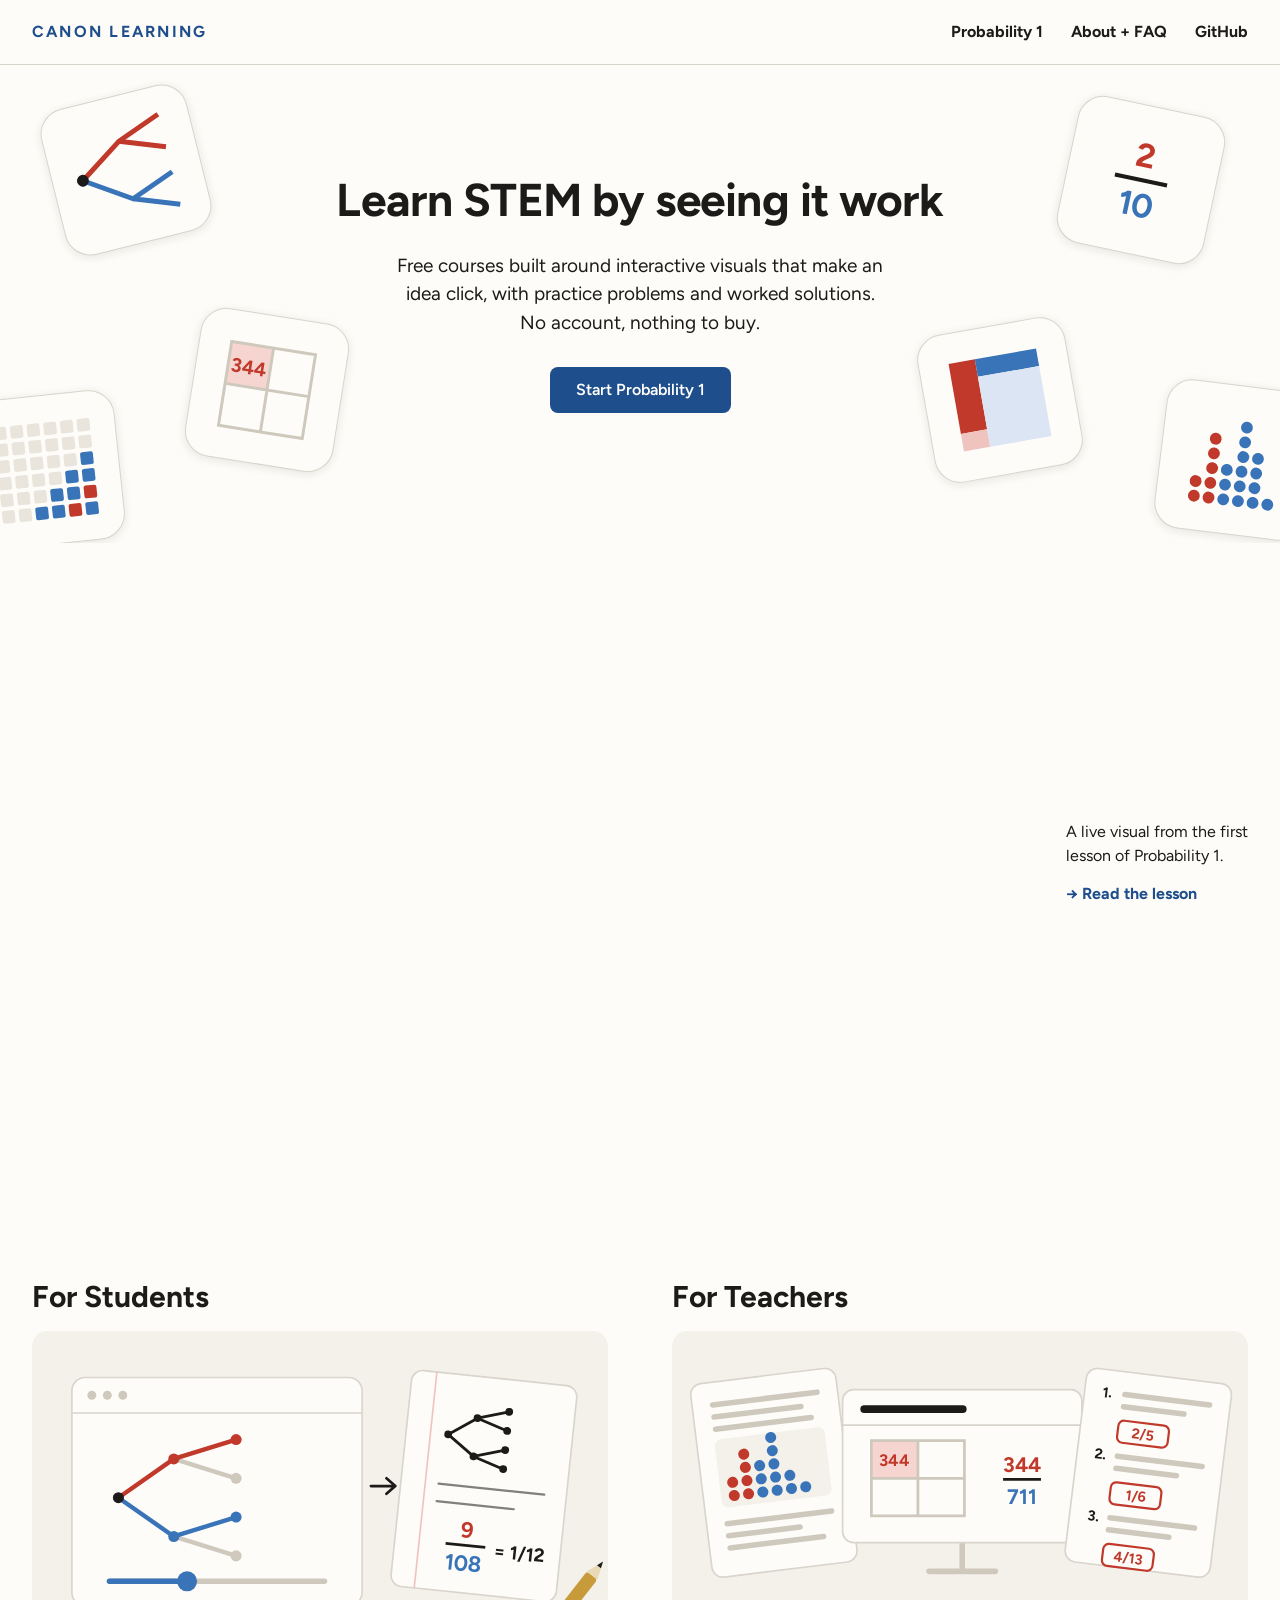
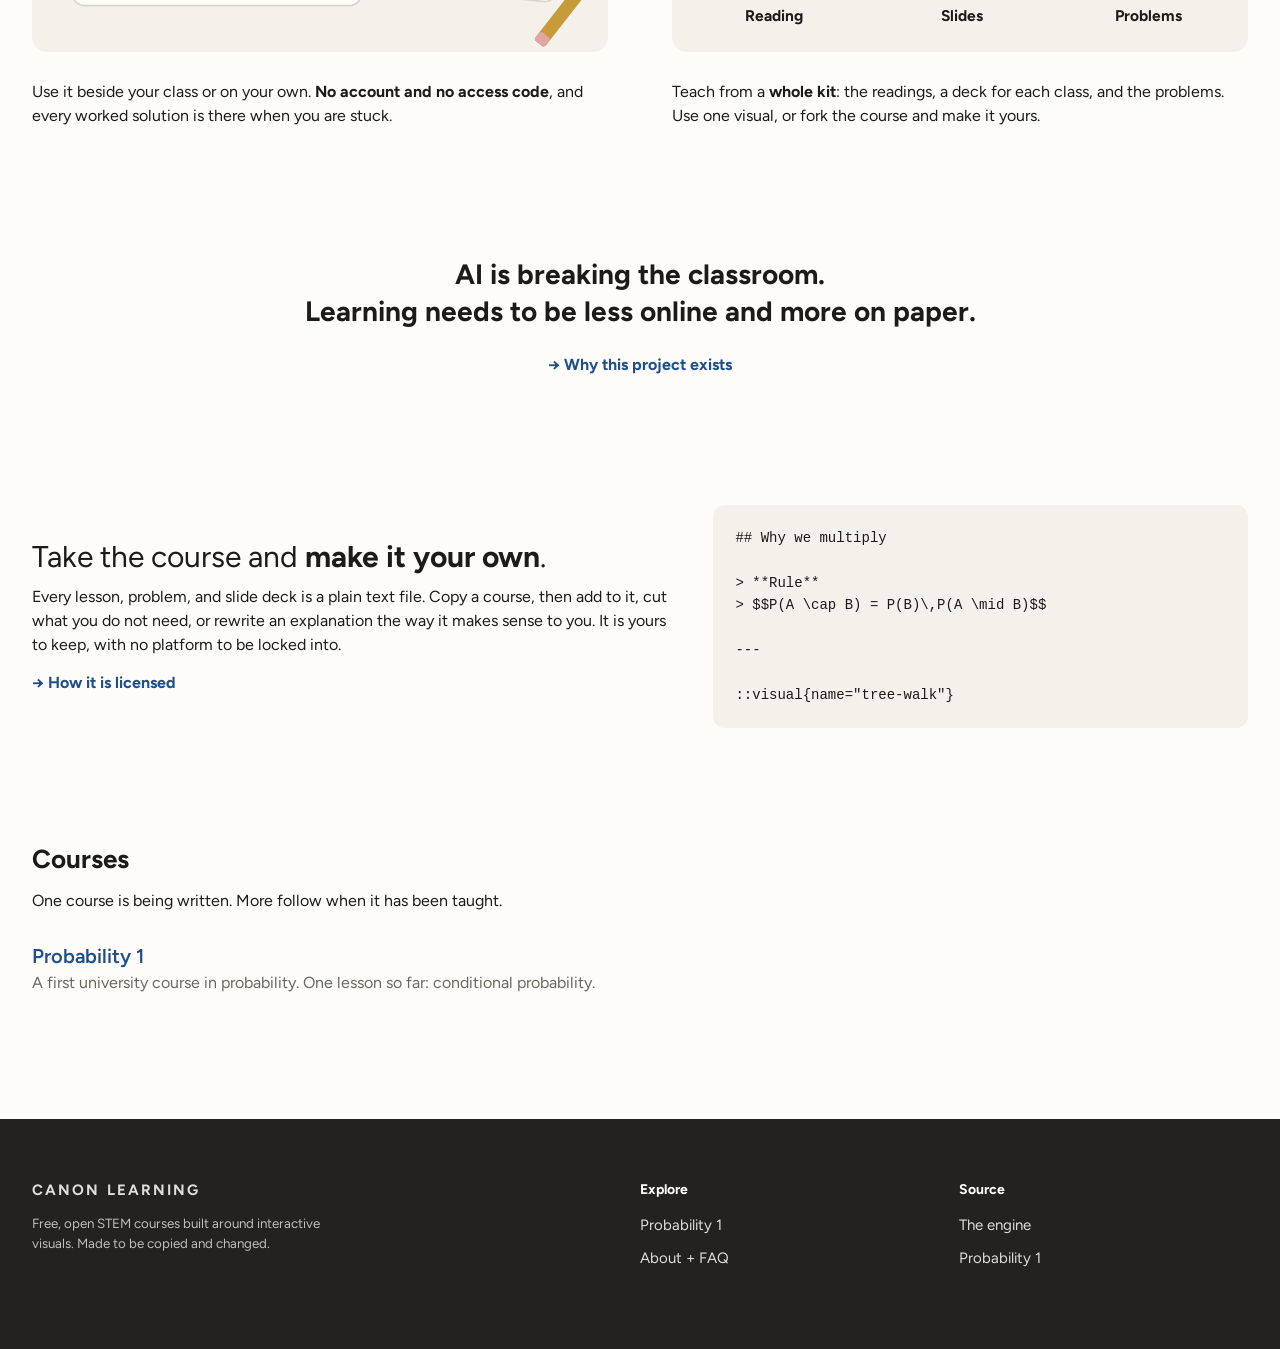
==== commit 171a134a: "Set the site on the lesson's paper color, with sections divided by space" ====
--- a/index.html
+++ b/index.html
@@ -15,7 +15,7 @@
   <a class="brand" href="./">Canon Learning</a>
   <nav><a href="./probability-1/">Probability 1</a><a href="./about/">About + FAQ</a><a href="https://github.com/canonlearning">GitHub</a></nav>
 </div></header>
-<section class="hero"><div class="tile t1"><svg viewBox="0 0 150 150" aria-hidden="true"><path d="M30 75 75 45 120 28M75 45 120 62" stroke="#c0392b" stroke-width="5" fill="none"/><path d="M30 75 75 105 120 88M75 105 120 122" stroke="#2f66ad" stroke-width="5" fill="none"/><circle cx="30" cy="75" r="6" fill="#1d2433"/></svg></div><div class="tile t2"><svg viewBox="0 0 150 150" aria-hidden="true"><rect x="32" y="32" width="43" height="43" fill="#f6d5d0"/><path d="M32 32h86v86H32zM75 32v86M32 75h86" stroke="#c9d1de" stroke-width="3" fill="none"/><text x="53" y="62" text-anchor="middle" font-size="20" font-weight="700" fill="#c0392b">344</text></svg></div><div class="tile t3"><svg viewBox="0 0 150 150" aria-hidden="true"><rect x="27" y="27" width="13" height="13" rx="2" fill="#e6ebf3"/><rect x="44" y="27" width="13" height="13" rx="2" fill="#e6ebf3"/><rect x="61" y="27" width="13" height="13" rx="2" fill="#e6ebf3"/><rect x="78" y="27" width="13" height="13" rx="2" fill="#e6ebf3"/><rect x="95" y="27" width="13" height="13" rx="2" fill="#e6ebf3"/><rect x="112" y="27" width="13" height="13" rx="2" fill="#e6ebf3"/><rect x="27" y="44" width="13" height="13" rx="2" fill="#e6ebf3"/><rect x="44" y="44" width="13" height="13" rx="2" fill="#e6ebf3"/><rect x="61" y="44" width="13" height="13" rx="2" fill="#e6ebf3"/><rect x="78" y="44" width="13" height="13" rx="2" fill="#e6ebf3"/><rect x="95" y="44" width="13" height="13" rx="2" fill="#e6ebf3"/><rect x="112" y="44" width="13" height="13" rx="2" fill="#e6ebf3"/><rect x="27" y="61" width="13" height="13" rx="2" fill="#e6ebf3"/><rect x="44" y="61" width="13" height="13" rx="2" fill="#e6ebf3"/><rect x="61" y="61" width="13" height="13" rx="2" fill="#e6ebf3"/><rect x="78" y="61" width="13" height="13" rx="2" fill="#e6ebf3"/><rect x="95" y="61" width="13" height="13" rx="2" fill="#e6ebf3"/><rect x="112" y="61" width="13" height="13" rx="2" fill="#2f66ad"/><rect x="27" y="78" width="13" height="13" rx="2" fill="#e6ebf3"/><rect x="44" y="78" width="13" height="13" rx="2" fill="#e6ebf3"/><rect x="61" y="78" width="13" height="13" rx="2" fill="#e6ebf3"/><rect x="78" y="78" width="13" height="13" rx="2" fill="#e6ebf3"/><rect x="95" y="78" width="13" height="13" rx="2" fill="#2f66ad"/><rect x="112" y="78" width="13" height="13" rx="2" fill="#2f66ad"/><rect x="27" y="95" width="13" height="13" rx="2" fill="#e6ebf3"/><rect x="44" y="95" width="13" height="13" rx="2" fill="#e6ebf3"/><rect x="61" y="95" width="13" height="13" rx="2" fill="#e6ebf3"/><rect x="78" y="95" width="13" height="13" rx="2" fill="#2f66ad"/><rect x="95" y="95" width="13" height="13" rx="2" fill="#2f66ad"/><rect x="112" y="95" width="13" height="13" rx="2" fill="#c0392b"/><rect x="27" y="112" width="13" height="13" rx="2" fill="#e6ebf3"/><rect x="44" y="112" width="13" height="13" rx="2" fill="#e6ebf3"/><rect x="61" y="112" width="13" height="13" rx="2" fill="#2f66ad"/><rect x="78" y="112" width="13" height="13" rx="2" fill="#2f66ad"/><rect x="95" y="112" width="13" height="13" rx="2" fill="#c0392b"/><rect x="112" y="112" width="13" height="13" rx="2" fill="#2f66ad"/></svg></div><div class="tile t4"><svg viewBox="0 0 150 150" aria-hidden="true"><text x="75" y="62" text-anchor="middle" font-size="34" font-weight="700" fill="#c0392b">2</text><path d="M48 75h54" stroke="#1d2433" stroke-width="4"/><text x="75" y="112" text-anchor="middle" font-size="34" font-weight="700" fill="#2f66ad">10</text></svg></div><div class="tile t5"><svg viewBox="0 0 150 150" aria-hidden="true"><rect x="30" y="30" width="27" height="72" fill="#c0392b"/><rect x="30" y="102" width="27" height="18" fill="#f0c4be"/><rect x="57" y="30" width="63" height="18" fill="#2f66ad"/><rect x="57" y="48" width="63" height="72" fill="#dbe5f3"/></svg></div><div class="tile t6"><svg viewBox="0 0 150 150" aria-hidden="true"><circle cx="38" cy="116" r="6" fill="#c0392b"/><circle cx="38" cy="101" r="6" fill="#c0392b"/><circle cx="53" cy="116" r="6" fill="#c0392b"/><circle cx="53" cy="101" r="6" fill="#c0392b"/><circle cx="53" cy="86" r="6" fill="#c0392b"/><circle cx="53" cy="71" r="6" fill="#c0392b"/><circle cx="53" cy="56" r="6" fill="#c0392b"/><circle cx="68" cy="116" r="6" fill="#2f66ad"/><circle cx="68" cy="101" r="6" fill="#2f66ad"/><circle cx="68" cy="86" r="6" fill="#2f66ad"/><circle cx="83" cy="116" r="6" fill="#2f66ad"/><circle cx="83" cy="101" r="6" fill="#2f66ad"/><circle cx="83" cy="86" r="6" fill="#2f66ad"/><circle cx="83" cy="71" r="6" fill="#2f66ad"/><circle cx="83" cy="56" r="6" fill="#2f66ad"/><circle cx="83" cy="41" r="6" fill="#2f66ad"/><circle cx="98" cy="116" r="6" fill="#2f66ad"/><circle cx="98" cy="101" r="6" fill="#2f66ad"/><circle cx="98" cy="86" r="6" fill="#2f66ad"/><circle cx="98" cy="71" r="6" fill="#2f66ad"/><circle cx="113" cy="116" r="6" fill="#2f66ad"/></svg></div>
+<section class="hero"><div class="tile t1"><svg viewBox="0 0 150 150" aria-hidden="true"><path d="M30 75 75 45 120 28M75 45 120 62" stroke="#c0392b" stroke-width="5" fill="none"/><path d="M30 75 75 105 120 88M75 105 120 122" stroke="#3a74b8" stroke-width="5" fill="none"/><circle cx="30" cy="75" r="6" fill="#1c1b19"/></svg></div><div class="tile t2"><svg viewBox="0 0 150 150" aria-hidden="true"><rect x="32" y="32" width="43" height="43" fill="#f6d5d0"/><path d="M32 32h86v86H32zM75 32v86M32 75h86" stroke="#cfc9bd" stroke-width="3" fill="none"/><text x="53" y="62" text-anchor="middle" font-size="20" font-weight="700" fill="#c0392b">344</text></svg></div><div class="tile t3"><svg viewBox="0 0 150 150" aria-hidden="true"><rect x="27" y="27" width="13" height="13" rx="2" fill="#e9e5dc"/><rect x="44" y="27" width="13" height="13" rx="2" fill="#e9e5dc"/><rect x="61" y="27" width="13" height="13" rx="2" fill="#e9e5dc"/><rect x="78" y="27" width="13" height="13" rx="2" fill="#e9e5dc"/><rect x="95" y="27" width="13" height="13" rx="2" fill="#e9e5dc"/><rect x="112" y="27" width="13" height="13" rx="2" fill="#e9e5dc"/><rect x="27" y="44" width="13" height="13" rx="2" fill="#e9e5dc"/><rect x="44" y="44" width="13" height="13" rx="2" fill="#e9e5dc"/><rect x="61" y="44" width="13" height="13" rx="2" fill="#e9e5dc"/><rect x="78" y="44" width="13" height="13" rx="2" fill="#e9e5dc"/><rect x="95" y="44" width="13" height="13" rx="2" fill="#e9e5dc"/><rect x="112" y="44" width="13" height="13" rx="2" fill="#e9e5dc"/><rect x="27" y="61" width="13" height="13" rx="2" fill="#e9e5dc"/><rect x="44" y="61" width="13" height="13" rx="2" fill="#e9e5dc"/><rect x="61" y="61" width="13" height="13" rx="2" fill="#e9e5dc"/><rect x="78" y="61" width="13" height="13" rx="2" fill="#e9e5dc"/><rect x="95" y="61" width="13" height="13" rx="2" fill="#e9e5dc"/><rect x="112" y="61" width="13" height="13" rx="2" fill="#3a74b8"/><rect x="27" y="78" width="13" height="13" rx="2" fill="#e9e5dc"/><rect x="44" y="78" width="13" height="13" rx="2" fill="#e9e5dc"/><rect x="61" y="78" width="13" height="13" rx="2" fill="#e9e5dc"/><rect x="78" y="78" width="13" height="13" rx="2" fill="#e9e5dc"/><rect x="95" y="78" width="13" height="13" rx="2" fill="#3a74b8"/><rect x="112" y="78" width="13" height="13" rx="2" fill="#3a74b8"/><rect x="27" y="95" width="13" height="13" rx="2" fill="#e9e5dc"/><rect x="44" y="95" width="13" height="13" rx="2" fill="#e9e5dc"/><rect x="61" y="95" width="13" height="13" rx="2" fill="#e9e5dc"/><rect x="78" y="95" width="13" height="13" rx="2" fill="#3a74b8"/><rect x="95" y="95" width="13" height="13" rx="2" fill="#3a74b8"/><rect x="112" y="95" width="13" height="13" rx="2" fill="#c0392b"/><rect x="27" y="112" width="13" height="13" rx="2" fill="#e9e5dc"/><rect x="44" y="112" width="13" height="13" rx="2" fill="#e9e5dc"/><rect x="61" y="112" width="13" height="13" rx="2" fill="#3a74b8"/><rect x="78" y="112" width="13" height="13" rx="2" fill="#3a74b8"/><rect x="95" y="112" width="13" height="13" rx="2" fill="#c0392b"/><rect x="112" y="112" width="13" height="13" rx="2" fill="#3a74b8"/></svg></div><div class="tile t4"><svg viewBox="0 0 150 150" aria-hidden="true"><text x="75" y="62" text-anchor="middle" font-size="34" font-weight="700" fill="#c0392b">2</text><path d="M48 75h54" stroke="#1c1b19" stroke-width="4"/><text x="75" y="112" text-anchor="middle" font-size="34" font-weight="700" fill="#3a74b8">10</text></svg></div><div class="tile t5"><svg viewBox="0 0 150 150" aria-hidden="true"><rect x="30" y="30" width="27" height="72" fill="#c0392b"/><rect x="30" y="102" width="27" height="18" fill="#f0c4be"/><rect x="57" y="30" width="63" height="18" fill="#3a74b8"/><rect x="57" y="48" width="63" height="72" fill="#dbe5f3"/></svg></div><div class="tile t6"><svg viewBox="0 0 150 150" aria-hidden="true"><circle cx="38" cy="116" r="6" fill="#c0392b"/><circle cx="38" cy="101" r="6" fill="#c0392b"/><circle cx="53" cy="116" r="6" fill="#c0392b"/><circle cx="53" cy="101" r="6" fill="#c0392b"/><circle cx="53" cy="86" r="6" fill="#c0392b"/><circle cx="53" cy="71" r="6" fill="#c0392b"/><circle cx="53" cy="56" r="6" fill="#c0392b"/><circle cx="68" cy="116" r="6" fill="#3a74b8"/><circle cx="68" cy="101" r="6" fill="#3a74b8"/><circle cx="68" cy="86" r="6" fill="#3a74b8"/><circle cx="83" cy="116" r="6" fill="#3a74b8"/><circle cx="83" cy="101" r="6" fill="#3a74b8"/><circle cx="83" cy="86" r="6" fill="#3a74b8"/><circle cx="83" cy="71" r="6" fill="#3a74b8"/><circle cx="83" cy="56" r="6" fill="#3a74b8"/><circle cx="83" cy="41" r="6" fill="#3a74b8"/><circle cx="98" cy="116" r="6" fill="#3a74b8"/><circle cx="98" cy="101" r="6" fill="#3a74b8"/><circle cx="98" cy="86" r="6" fill="#3a74b8"/><circle cx="98" cy="71" r="6" fill="#3a74b8"/><circle cx="113" cy="116" r="6" fill="#3a74b8"/></svg></div>
   <h1>Learn STEM by seeing it work</h1>
   <p>Free courses built around interactive visuals that make an idea click, with practice problems and worked solutions. No account, nothing to buy.</p>
   <a class="button" href="probability-1/">Start Probability 1</a>
@@ -38,22 +38,22 @@
   </section>
 
   <div class="grid2">
-    <section class="panel card for">
+    <section class="for">
       <h2>For Students</h2>
-      <a class="art" href="probability-1/lessons/conditional-probability/"><svg viewBox="0 0 520 290" role="img" aria-label="A visual on a screen, then the same problem worked on paper" font-family="Figtree, system-ui, sans-serif"><rect width="520" height="290" rx="14" fill="#f1f4fa"/><rect x="36" y="42" width="262" height="206" rx="12" fill="#fff" stroke="#dfe4ee" stroke-width="1.5"/>
-<circle cx="54" cy="58" r="4" fill="#c9d1de"/><circle cx="68" cy="58" r="4" fill="#c9d1de"/><circle cx="82" cy="58" r="4" fill="#c9d1de"/>
-<path d="M36 74h262" stroke="#dfe4ee" stroke-width="1.5"/>
-<path d="M128.0 115.5 L184.25 133.0" stroke="#c9d1de" stroke-width="4" stroke-linecap="round"/><path d="M128.0 185.5 L184.25 203.0" stroke="#c9d1de" stroke-width="4" stroke-linecap="round"/><path d="M78.0 150.5 L128.0 115.5" stroke="#c0392b" stroke-width="4" stroke-linecap="round"/><path d="M128.0 115.5 L184.25 98.0" stroke="#c0392b" stroke-width="4" stroke-linecap="round"/><path d="M78.0 150.5 L128.0 185.5" stroke="#2f66ad" stroke-width="4" stroke-linecap="round"/><path d="M128.0 185.5 L184.25 168.0" stroke="#2f66ad" stroke-width="4" stroke-linecap="round"/><circle cx="78.0" cy="150.5" r="5" fill="#1d2433"/><circle cx="128.0" cy="115.5" r="5" fill="#c0392b"/><circle cx="128.0" cy="185.5" r="5" fill="#2f66ad"/><circle cx="184.25" cy="98.0" r="5" fill="#c0392b"/><circle cx="184.25" cy="133.0" r="5" fill="#c9d1de"/><circle cx="184.25" cy="168.0" r="5" fill="#2f66ad"/><circle cx="184.25" cy="203.0" r="5" fill="#c9d1de"/>
-<path d="M70 226h194" stroke="#c9d1de" stroke-width="5" stroke-linecap="round"/><path d="M70 226h70" stroke="#2f66ad" stroke-width="5" stroke-linecap="round"/><circle cx="140" cy="226" r="9" fill="#2f66ad"/>
-<path d="M306 140h22m-8 -7 8 7 -8 7" stroke="#1d2433" stroke-width="2.5" fill="none" stroke-linecap="round" stroke-linejoin="round"/><g transform="translate(408 140) rotate(6)"><rect x="-75.0" y="-98.0" width="150" height="196" rx="10" fill="#fff" stroke="#dfe4ee" stroke-width="1.5"/><g transform="translate(-75.0 -98.0)"><path d="M22 0v196" stroke="#f0c4be" stroke-width="1.5"/>
-<path d="M62.8 37.64 L90.7 46.32" stroke="#1d2433" stroke-width="2.5" stroke-linecap="round"/><path d="M62.8 72.36 L90.7 81.03999999999999" stroke="#1d2433" stroke-width="2.5" stroke-linecap="round"/><path d="M38.0 55.0 L62.8 37.64" stroke="#1d2433" stroke-width="2.5" stroke-linecap="round"/><path d="M62.8 37.64 L90.7 28.96" stroke="#1d2433" stroke-width="2.5" stroke-linecap="round"/><path d="M38.0 55.0 L62.8 72.36" stroke="#1d2433" stroke-width="2.5" stroke-linecap="round"/><path d="M62.8 72.36 L90.7 63.68" stroke="#1d2433" stroke-width="2.5" stroke-linecap="round"/><circle cx="38.0" cy="55.0" r="3.5" fill="#1d2433"/><circle cx="62.8" cy="37.64" r="3.5" fill="#1d2433"/><circle cx="62.8" cy="72.36" r="3.5" fill="#1d2433"/><circle cx="90.7" cy="28.96" r="3.5" fill="#1d2433"/><circle cx="90.7" cy="46.32" r="3.5" fill="#1d2433"/><circle cx="90.7" cy="63.68" r="3.5" fill="#1d2433"/><circle cx="90.7" cy="81.03999999999999" r="3.5" fill="#1d2433"/>
-<path d="M34 100h96M34 116h70" stroke="#1d2433" stroke-width="2" stroke-linecap="round" opacity=".55"/>
-<text x="64" y="146" text-anchor="middle" font-size="20" font-weight="700" fill="#c0392b">9</text><path d="M46.0 153h36.0" stroke="#1d2433" stroke-width="2.5"/><text x="64" y="176" text-anchor="middle" font-size="20" font-weight="700" fill="#2f66ad">108</text><text x="90" y="161" font-size="17" font-weight="700" fill="#1d2433">= 1/12</text></g></g><g transform="translate(486 246) rotate(-52)"><rect x="-46" y="-6" width="78" height="12" rx="3" fill="#c79a3a"/><path d="M32 -6 48 0 32 6z" fill="#e9d9b5"/><path d="M42 -2.2 48 0 42 2.2z" fill="#1d2433"/><rect x="-46" y="-6" width="10" height="12" rx="3" fill="#e2a6a0"/></g></svg></a>
+      <a class="art" href="probability-1/lessons/conditional-probability/"><svg viewBox="0 0 520 290" role="img" aria-label="A visual on a screen, then the same problem worked on paper" font-family="Figtree, system-ui, sans-serif"><rect width="520" height="290" rx="14" fill="#f4f1ea"/><rect x="36" y="42" width="262" height="206" rx="12" fill="#fdfcf9" stroke="#d9d5cc" stroke-width="1.5"/>
+<circle cx="54" cy="58" r="4" fill="#cfc9bd"/><circle cx="68" cy="58" r="4" fill="#cfc9bd"/><circle cx="82" cy="58" r="4" fill="#cfc9bd"/>
+<path d="M36 74h262" stroke="#d9d5cc" stroke-width="1.5"/>
+<path d="M128.0 115.5 L184.25 133.0" stroke="#cfc9bd" stroke-width="4" stroke-linecap="round"/><path d="M128.0 185.5 L184.25 203.0" stroke="#cfc9bd" stroke-width="4" stroke-linecap="round"/><path d="M78.0 150.5 L128.0 115.5" stroke="#c0392b" stroke-width="4" stroke-linecap="round"/><path d="M128.0 115.5 L184.25 98.0" stroke="#c0392b" stroke-width="4" stroke-linecap="round"/><path d="M78.0 150.5 L128.0 185.5" stroke="#3a74b8" stroke-width="4" stroke-linecap="round"/><path d="M128.0 185.5 L184.25 168.0" stroke="#3a74b8" stroke-width="4" stroke-linecap="round"/><circle cx="78.0" cy="150.5" r="5" fill="#1c1b19"/><circle cx="128.0" cy="115.5" r="5" fill="#c0392b"/><circle cx="128.0" cy="185.5" r="5" fill="#3a74b8"/><circle cx="184.25" cy="98.0" r="5" fill="#c0392b"/><circle cx="184.25" cy="133.0" r="5" fill="#cfc9bd"/><circle cx="184.25" cy="168.0" r="5" fill="#3a74b8"/><circle cx="184.25" cy="203.0" r="5" fill="#cfc9bd"/>
+<path d="M70 226h194" stroke="#cfc9bd" stroke-width="5" stroke-linecap="round"/><path d="M70 226h70" stroke="#3a74b8" stroke-width="5" stroke-linecap="round"/><circle cx="140" cy="226" r="9" fill="#3a74b8"/>
+<path d="M306 140h22m-8 -7 8 7 -8 7" stroke="#1c1b19" stroke-width="2.5" fill="none" stroke-linecap="round" stroke-linejoin="round"/><g transform="translate(408 140) rotate(6)"><rect x="-75.0" y="-98.0" width="150" height="196" rx="10" fill="#fdfcf9" stroke="#d9d5cc" stroke-width="1.5"/><g transform="translate(-75.0 -98.0)"><path d="M22 0v196" stroke="#f0c4be" stroke-width="1.5"/>
+<path d="M62.8 37.64 L90.7 46.32" stroke="#1c1b19" stroke-width="2.5" stroke-linecap="round"/><path d="M62.8 72.36 L90.7 81.03999999999999" stroke="#1c1b19" stroke-width="2.5" stroke-linecap="round"/><path d="M38.0 55.0 L62.8 37.64" stroke="#1c1b19" stroke-width="2.5" stroke-linecap="round"/><path d="M62.8 37.64 L90.7 28.96" stroke="#1c1b19" stroke-width="2.5" stroke-linecap="round"/><path d="M38.0 55.0 L62.8 72.36" stroke="#1c1b19" stroke-width="2.5" stroke-linecap="round"/><path d="M62.8 72.36 L90.7 63.68" stroke="#1c1b19" stroke-width="2.5" stroke-linecap="round"/><circle cx="38.0" cy="55.0" r="3.5" fill="#1c1b19"/><circle cx="62.8" cy="37.64" r="3.5" fill="#1c1b19"/><circle cx="62.8" cy="72.36" r="3.5" fill="#1c1b19"/><circle cx="90.7" cy="28.96" r="3.5" fill="#1c1b19"/><circle cx="90.7" cy="46.32" r="3.5" fill="#1c1b19"/><circle cx="90.7" cy="63.68" r="3.5" fill="#1c1b19"/><circle cx="90.7" cy="81.03999999999999" r="3.5" fill="#1c1b19"/>
+<path d="M34 100h96M34 116h70" stroke="#1c1b19" stroke-width="2" stroke-linecap="round" opacity=".55"/>
+<text x="64" y="146" text-anchor="middle" font-size="20" font-weight="700" fill="#c0392b">9</text><path d="M46.0 153h36.0" stroke="#1c1b19" stroke-width="2.5"/><text x="64" y="176" text-anchor="middle" font-size="20" font-weight="700" fill="#3a74b8">108</text><text x="90" y="161" font-size="17" font-weight="700" fill="#1c1b19">= 1/12</text></g></g><g transform="translate(486 246) rotate(-52)"><rect x="-46" y="-6" width="78" height="12" rx="3" fill="#c79a3a"/><path d="M32 -6 48 0 32 6z" fill="#e9d9b5"/><path d="M42 -2.2 48 0 42 2.2z" fill="#1c1b19"/><rect x="-46" y="-6" width="10" height="12" rx="3" fill="#e2a6a0"/></g></svg></a>
       <p>Use it beside your class or on your own. <b>No account and no access code</b>, and every worked solution is there when you are stuck.</p>
     </section>
-    <section class="panel card for">
+    <section class="for">
       <h2>For Teachers</h2>
-      <a class="art" href="probability-1/lectures/conditional-probability.html"><svg viewBox="0 0 520 290" role="img" aria-label="The three parts of a kit: a reading, a slide deck, and practice problems" font-family="Figtree, system-ui, sans-serif"><rect width="520" height="290" rx="14" fill="#f1f4fa"/><g transform="translate(92 128) rotate(-7)"><rect x="-66.0" y="-88.0" width="132" height="176" rx="10" fill="#fff" stroke="#dfe4ee" stroke-width="1.5"/><g transform="translate(-66.0 -88.0)"><rect x="16" y="18" width="100" height="5" rx="2.5" fill="#c9d1de"/><rect x="16" y="29" width="84" height="5" rx="2.5" fill="#c9d1de"/><rect x="16" y="40" width="92" height="5" rx="2.5" fill="#c9d1de"/><rect x="16" y="52" width="100" height="62" rx="6" fill="#f1f4fa"/><circle cx="28" cy="104" r="5" fill="#c0392b"/><circle cx="28" cy="92" r="5" fill="#c0392b"/><circle cx="41" cy="104" r="5" fill="#c0392b"/><circle cx="41" cy="92" r="5" fill="#c0392b"/><circle cx="41" cy="80" r="5" fill="#c0392b"/><circle cx="41" cy="68" r="5" fill="#c0392b"/><circle cx="54" cy="104" r="5" fill="#2f66ad"/><circle cx="54" cy="92" r="5" fill="#2f66ad"/><circle cx="54" cy="80" r="5" fill="#2f66ad"/><circle cx="67" cy="104" r="5" fill="#2f66ad"/><circle cx="67" cy="92" r="5" fill="#2f66ad"/><circle cx="67" cy="80" r="5" fill="#2f66ad"/><circle cx="67" cy="68" r="5" fill="#2f66ad"/><circle cx="67" cy="56" r="5" fill="#2f66ad"/><circle cx="80" cy="104" r="5" fill="#2f66ad"/><circle cx="80" cy="92" r="5" fill="#2f66ad"/><circle cx="93" cy="104" r="5" fill="#2f66ad"/><rect x="16" y="126" width="100" height="5" rx="2.5" fill="#c9d1de"/><rect x="16" y="137" width="70" height="5" rx="2.5" fill="#c9d1de"/><rect x="16" y="148" width="90" height="5" rx="2.5" fill="#c9d1de"/></g></g><path d="M262 191v26M232 217h60" stroke="#c9d1de" stroke-width="5" stroke-linecap="round"/><g transform="translate(262 122) rotate(0)"><rect x="-108.0" y="-69.0" width="216" height="138" rx="10" fill="#fff" stroke="#dfe4ee" stroke-width="1.5"/><g transform="translate(-108.0 -69.0)"><rect x="16" y="14" width="96" height="7" rx="3.5" fill="#1d2433"/><path d="M0 32h216" stroke="#dfe4ee" stroke-width="1.5"/><rect x="26" y="46" width="42" height="34" fill="#f6d5d0"/><path d="M26 46h84v68H26zM68 46v68M26 80h84" stroke="#c9d1de" stroke-width="2.5" fill="none"/><text x="47" y="69" text-anchor="middle" font-size="15" font-weight="700" fill="#c0392b">344</text><text x="162" y="74" text-anchor="middle" font-size="19" font-weight="700" fill="#c0392b">344</text><path d="M144.9 81h34.2" stroke="#1d2433" stroke-width="2.5"/><text x="162" y="103" text-anchor="middle" font-size="19" font-weight="700" fill="#2f66ad">711</text></g></g><g transform="translate(430 128) rotate(7)"><rect x="-66.0" y="-88.0" width="132" height="176" rx="10" fill="#fff" stroke="#dfe4ee" stroke-width="1.5"/><g transform="translate(-66.0 -88.0)"><text x="16" y="25" font-size="13" font-weight="700" fill="#1d2433">1.</text><rect x="34" y="18" width="82" height="5" rx="2.5" fill="#c9d1de"/><rect x="34" y="29" width="60" height="5" rx="2.5" fill="#c9d1de"/><rect x="34" y="44" width="46" height="20" rx="5" fill="none" stroke="#c0392b" stroke-width="2"/><text x="57" y="59" text-anchor="middle" font-size="13" font-weight="700" fill="#c0392b">2/5</text><text x="16" y="81" font-size="13" font-weight="700" fill="#1d2433">2.</text><rect x="34" y="74" width="82" height="5" rx="2.5" fill="#c9d1de"/><rect x="34" y="85" width="60" height="5" rx="2.5" fill="#c9d1de"/><rect x="34" y="100" width="46" height="20" rx="5" fill="none" stroke="#c0392b" stroke-width="2"/><text x="57" y="115" text-anchor="middle" font-size="13" font-weight="700" fill="#c0392b">1/6</text><text x="16" y="137" font-size="13" font-weight="700" fill="#1d2433">3.</text><rect x="34" y="130" width="82" height="5" rx="2.5" fill="#c9d1de"/><rect x="34" y="141" width="60" height="5" rx="2.5" fill="#c9d1de"/><rect x="34" y="156" width="46" height="20" rx="5" fill="none" stroke="#c0392b" stroke-width="2"/><text x="57" y="171" text-anchor="middle" font-size="13" font-weight="700" fill="#c0392b">4/13</text></g></g><text x="92" y="262" text-anchor="middle" font-size="14" font-weight="700" fill="#1d2433">Reading</text><text x="262" y="262" text-anchor="middle" font-size="14" font-weight="700" fill="#1d2433">Slides</text><text x="430" y="262" text-anchor="middle" font-size="14" font-weight="700" fill="#1d2433">Problems</text></svg></a>
+      <a class="art" href="probability-1/lectures/conditional-probability.html"><svg viewBox="0 0 520 290" role="img" aria-label="The three parts of a kit: a reading, a slide deck, and practice problems" font-family="Figtree, system-ui, sans-serif"><rect width="520" height="290" rx="14" fill="#f4f1ea"/><g transform="translate(92 128) rotate(-7)"><rect x="-66.0" y="-88.0" width="132" height="176" rx="10" fill="#fdfcf9" stroke="#d9d5cc" stroke-width="1.5"/><g transform="translate(-66.0 -88.0)"><rect x="16" y="18" width="100" height="5" rx="2.5" fill="#cfc9bd"/><rect x="16" y="29" width="84" height="5" rx="2.5" fill="#cfc9bd"/><rect x="16" y="40" width="92" height="5" rx="2.5" fill="#cfc9bd"/><rect x="16" y="52" width="100" height="62" rx="6" fill="#f4f1ea"/><circle cx="28" cy="104" r="5" fill="#c0392b"/><circle cx="28" cy="92" r="5" fill="#c0392b"/><circle cx="41" cy="104" r="5" fill="#c0392b"/><circle cx="41" cy="92" r="5" fill="#c0392b"/><circle cx="41" cy="80" r="5" fill="#c0392b"/><circle cx="41" cy="68" r="5" fill="#c0392b"/><circle cx="54" cy="104" r="5" fill="#3a74b8"/><circle cx="54" cy="92" r="5" fill="#3a74b8"/><circle cx="54" cy="80" r="5" fill="#3a74b8"/><circle cx="67" cy="104" r="5" fill="#3a74b8"/><circle cx="67" cy="92" r="5" fill="#3a74b8"/><circle cx="67" cy="80" r="5" fill="#3a74b8"/><circle cx="67" cy="68" r="5" fill="#3a74b8"/><circle cx="67" cy="56" r="5" fill="#3a74b8"/><circle cx="80" cy="104" r="5" fill="#3a74b8"/><circle cx="80" cy="92" r="5" fill="#3a74b8"/><circle cx="93" cy="104" r="5" fill="#3a74b8"/><rect x="16" y="126" width="100" height="5" rx="2.5" fill="#cfc9bd"/><rect x="16" y="137" width="70" height="5" rx="2.5" fill="#cfc9bd"/><rect x="16" y="148" width="90" height="5" rx="2.5" fill="#cfc9bd"/></g></g><path d="M262 191v26M232 217h60" stroke="#cfc9bd" stroke-width="5" stroke-linecap="round"/><g transform="translate(262 122) rotate(0)"><rect x="-108.0" y="-69.0" width="216" height="138" rx="10" fill="#fdfcf9" stroke="#d9d5cc" stroke-width="1.5"/><g transform="translate(-108.0 -69.0)"><rect x="16" y="14" width="96" height="7" rx="3.5" fill="#1c1b19"/><path d="M0 32h216" stroke="#d9d5cc" stroke-width="1.5"/><rect x="26" y="46" width="42" height="34" fill="#f6d5d0"/><path d="M26 46h84v68H26zM68 46v68M26 80h84" stroke="#cfc9bd" stroke-width="2.5" fill="none"/><text x="47" y="69" text-anchor="middle" font-size="15" font-weight="700" fill="#c0392b">344</text><text x="162" y="74" text-anchor="middle" font-size="19" font-weight="700" fill="#c0392b">344</text><path d="M144.9 81h34.2" stroke="#1c1b19" stroke-width="2.5"/><text x="162" y="103" text-anchor="middle" font-size="19" font-weight="700" fill="#3a74b8">711</text></g></g><g transform="translate(430 128) rotate(7)"><rect x="-66.0" y="-88.0" width="132" height="176" rx="10" fill="#fdfcf9" stroke="#d9d5cc" stroke-width="1.5"/><g transform="translate(-66.0 -88.0)"><text x="16" y="25" font-size="13" font-weight="700" fill="#1c1b19">1.</text><rect x="34" y="18" width="82" height="5" rx="2.5" fill="#cfc9bd"/><rect x="34" y="29" width="60" height="5" rx="2.5" fill="#cfc9bd"/><rect x="34" y="44" width="46" height="20" rx="5" fill="none" stroke="#c0392b" stroke-width="2"/><text x="57" y="59" text-anchor="middle" font-size="13" font-weight="700" fill="#c0392b">2/5</text><text x="16" y="81" font-size="13" font-weight="700" fill="#1c1b19">2.</text><rect x="34" y="74" width="82" height="5" rx="2.5" fill="#cfc9bd"/><rect x="34" y="85" width="60" height="5" rx="2.5" fill="#cfc9bd"/><rect x="34" y="100" width="46" height="20" rx="5" fill="none" stroke="#c0392b" stroke-width="2"/><text x="57" y="115" text-anchor="middle" font-size="13" font-weight="700" fill="#c0392b">1/6</text><text x="16" y="137" font-size="13" font-weight="700" fill="#1c1b19">3.</text><rect x="34" y="130" width="82" height="5" rx="2.5" fill="#cfc9bd"/><rect x="34" y="141" width="60" height="5" rx="2.5" fill="#cfc9bd"/><rect x="34" y="156" width="46" height="20" rx="5" fill="none" stroke="#c0392b" stroke-width="2"/><text x="57" y="171" text-anchor="middle" font-size="13" font-weight="700" fill="#c0392b">4/13</text></g></g><text x="92" y="262" text-anchor="middle" font-size="14" font-weight="700" fill="#1c1b19">Reading</text><text x="262" y="262" text-anchor="middle" font-size="14" font-weight="700" fill="#1c1b19">Slides</text><text x="430" y="262" text-anchor="middle" font-size="14" font-weight="700" fill="#1c1b19">Problems</text></svg></a>
       <p>Teach from a <b>whole kit</b>: the readings, a deck for each class, and the problems. Use one visual, or fork the course and make it yours.</p>
     </section>
   </div>
@@ -88,7 +88,7 @@
   </section>
 </main>
 <footer class="foot"><div class="wrap">
-  <div><a class="brand" href="./">Canon Learning</a><small>A course kit in a box for teaching STEM. Content is CC BY 4.0 and code is MIT.</small></div>
+  <div><a class="brand" href="./">Canon Learning</a><small>Free, open STEM courses built around interactive visuals. Made to be copied and changed.</small></div>
   <div><h3>Explore</h3><a href="./probability-1/">Probability 1</a><a href="./about/">About + FAQ</a></div>
   <div><h3>Source</h3><a href="https://github.com/canonlearning/canon">The engine</a><a href="https://github.com/canonlearning/probability-1">Probability 1</a></div>
 </div></footer>
--- a/style.css
+++ b/style.css
@@ -1,19 +1,22 @@
 /* The landing site: a home page and an about page. Plain HTML and one
-   stylesheet, with no build step. The font, Figtree, is loaded from Google Fonts. */
+   stylesheet, with no build step. The font, Figtree, is loaded from Google Fonts.
+   The colors are those of a lesson page, so the site and a course read
+   as one. */
 :root {
-  --ink: #1d2433;
-  --soft: #5b6475;
-  --blue: #2f66ad;
+  --ink: #1c1b19;
+  --soft: #6b675f;
+  --blue: #1f4e8c;
   --red: #c0392b;
-  --tint: #f6f7fb;
-  --line: #dfe4ee;
-  --deep: #1c2f52;
+  --tint: #f4f1ea;
+  --page: #fdfcf9;
+  --line: #d9d5cc;
+  --deep: #23221f;
 }
 * { box-sizing: border-box; }
 html { scroll-behavior: smooth; }
 body {
   margin: 0;
-  background: var(--tint);
+  background: var(--page);
   color: var(--ink);
   font: 16px/1.5 Figtree, system-ui, -apple-system, "Segoe UI", Helvetica, Arial, sans-serif;
 }
@@ -21,19 +24,19 @@
 .wrap { max-width: 1280px; margin: 0 auto; padding: 0 32px; }
 
 /* Top bar */
-.top { background: #fff; }
+.top { border-bottom: 1px solid var(--line); }
 .top .wrap { display: flex; align-items: center; justify-content: space-between; height: 64px; }
 .brand { font-weight: 700; letter-spacing: .14em; text-transform: uppercase; color: var(--blue); text-decoration: none; }
 .top nav a { margin-left: 28px; color: var(--ink); text-decoration: none; font-weight: 700; font-size: 16px; }
 .top nav a:hover, .top nav a.here { color: var(--blue); }
 
 /* Hero, with small drawings set at angles around the words */
-.hero { position: relative; overflow: hidden; padding: 110px 24px 120px; text-align: center; }
+.hero { position: relative; overflow: hidden; padding: 110px 24px 130px; text-align: center; }
 .hero h1 { position: relative; margin: 0 auto; max-width: 15em; text-wrap: balance; font-size: 46px; line-height: 1.1; letter-spacing: -.01em; }
 .hero p { position: relative; margin: 26px auto 30px; max-width: 26em; font-size: 19px; }
 .button { position: relative; display: inline-block; padding: 11px 26px; border-radius: 8px; background: var(--blue); color: #fff; font-weight: 600; text-decoration: none; }
 .button:hover { background: var(--deep); }
-.tile { position: absolute; width: 150px; height: 150px; border-radius: 26px; background: #fff; box-shadow: 0 2px 10px rgb(29 36 51 / .08); }
+.tile { position: absolute; width: 150px; height: 150px; border-radius: 26px; border: 1px solid var(--line); background: var(--page); box-shadow: 0 2px 10px rgb(28 27 25 / .10); }
 .tile svg { width: 100%; height: 100%; }
 .t1 { left: 4%; top: 30px; transform: rotate(-14deg); }
 .t2 { left: 15%; top: 250px; transform: rotate(9deg); }
@@ -43,48 +46,54 @@
 .t6 { right: -30px; top: 320px; transform: rotate(7deg); }
 @media (max-width: 900px) { .tile { display: none; } .hero { padding: 60px 24px; } .hero h1 { font-size: 34px; } }
 
-/* White rounded panels */
-.panel { background: #fff; border-radius: 22px; padding: 44px; margin: 0 0 28px; }
+/* Sections. The page is one paper color, the same as a lesson, and
+   space alone divides its sections. */
+.panel { padding: 56px 0; }
+.panel:last-child { padding-bottom: 110px; }
 .panel h2 { margin: 0 0 10px; font-size: 26px; }
 .panel p { margin: 0 0 14px; }
 .more { font-weight: 700; text-decoration: none; }
 .more::before { content: "\2192\00a0"; }
 
-.example { padding: 14px 14px 18px; }
-.example iframe { display: block; width: 100%; height: 640px; border: 0; border-radius: 12px; }
-.example .under { display: flex; justify-content: space-between; gap: 16px; padding: 14px 10px 0; font-size: 15px; color: var(--soft); }
+/* The live visual stays in the middle of the page, and its note sits in
+   the space to its right. */
+.example { display: grid; grid-template-columns: 1fr minmax(0, 780px) 1fr; align-items: center; padding: 0 0 40px; }
+.example iframe { grid-column: 2; display: block; width: 100%; height: 640px; border: 0; border-radius: 12px; }
+.example .under { grid-column: 3; padding-left: 36px; line-height: 1.5; }
+.example .under span { display: block; margin-bottom: 14px; }
+@media (max-width: 1100px) {
+  .example { grid-template-columns: 1fr; }
+  .example iframe, .example .under { grid-column: 1; }
+  .example .under { padding: 16px 0 0; }
+}
 
+/* For students, for teachers: a heading, a drawing, and a sentence. */
+.grid2 { display: grid; grid-template-columns: repeat(2, 1fr); gap: 64px; padding: 56px 0; }
+.for { padding: 0; }
+.for h2 { margin: 0 0 16px; font-size: 30px; line-height: 36px; }
+.for .art { display: block; margin: 8px 0 28px; }
+.for .art svg { display: block; width: 100%; }
+.for p { margin: 0; line-height: 24px; }
+
+/* The project's stance, centered. */
+.quote { padding: 72px 0; text-align: center; }
+.quote p { margin: 0 auto 24px; font-size: 28px; font-weight: 700; line-height: 1.3; text-wrap: balance; }
+
+/* Words beside a sample of a course's Markdown. */
 .claim { display: grid; grid-template-columns: 1.2fr 1fr; gap: 40px; align-items: center; }
 .claim h2 { font-size: 30px; font-weight: 400; line-height: 1.25; }
 .claim pre { margin: 0; padding: 22px; border-radius: 12px; background: var(--tint); font: 14px/1.6 ui-monospace, Menlo, monospace; overflow: auto; }
+@media (max-width: 800px) { .grid2, .claim { grid-template-columns: 1fr; gap: 40px; } }
 
-.grid3, .grid2 { display: grid; gap: 48px; margin: 48px 0; }
-.grid3 { grid-template-columns: repeat(3, 1fr); }
-.grid2 { grid-template-columns: repeat(2, 1fr); }
-.grid3 .panel, .grid2 .panel { margin: 0; }
-.card { display: flex; flex-direction: column; padding: 48px; }
-.card h2 { margin: 16px 0; font-size: 30px; line-height: 36px; }
-.card p { margin: 0 0 16px; line-height: 24px; }
-.card p a { color: var(--ink); }
-.card .more { margin-top: auto; padding-top: 0; font-weight: 700; }
-.icon { width: 60px; height: 60px; border-radius: 14px; background: var(--blue); }
-.icon svg { width: 100%; height: 100%; }
-.for h2 { margin-top: 0; }
-.for .art { display: block; margin: 8px 0 28px; }
-.for .art svg { display: block; width: 100%; }
-.for p { margin: 0; }
-@media (max-width: 800px) { .grid3, .grid2, .claim { grid-template-columns: 1fr; } .grid3, .grid2 { gap: 28px; margin: 28px 0; } .panel, .card { padding: 28px; } }
-
-.courses { list-style: none; margin: 18px 0 0; padding: 0; }
-.courses li { padding: 16px 0; border-top: 1px solid var(--line); }
+/* The course list. A rule appears only between two courses. */
+.courses { list-style: none; margin: 8px 0 0; padding: 0; }
+.courses li { padding: 14px 0; }
+.courses li + li { border-top: 1px solid var(--line); }
 .courses a { font-size: 20px; font-weight: 600; text-decoration: none; }
 .courses span { color: var(--soft); }
 
-.quote { text-align: center; padding: 56px 44px; }
-.quote p { margin: 0 auto 24px; font-size: 28px; font-weight: 700; line-height: 1.3; color: var(--ink); text-wrap: balance; }
-
 /* Footer */
-.foot { margin-top: 60px; padding: 60px 0 70px; background: var(--deep); color: #fff; }
+.foot { padding: 60px 0 70px; background: var(--deep); color: #fff; }
 .foot .wrap { display: grid; grid-template-columns: 2fr 1fr 1fr; gap: 30px; }
 .foot h3 { margin: 0 0 14px; font-size: 14px; }
 .foot a { display: block; margin-bottom: 10px; color: #fff; font-size: 15px; text-decoration: none; opacity: .85; }
@@ -96,20 +105,21 @@
    narrow column, with the list of questions at the right. The list comes
    first in the page, so on a narrow screen it sits above the answers. */
 .about { display: flex; flex-direction: row-reverse; justify-content: space-between; margin-top: 160px; margin-bottom: 160px; }
-.answers { max-width: 65ch; line-height: 28px; color: #374151; }
-.answers h1 { margin: 0 0 32px; font-size: 36px; font-weight: 800; line-height: 40px; color: #111827; }
+.answers { max-width: 65ch; line-height: 28px; color: #4a463f; }
+.answers h1 { margin: 0 0 32px; font-size: 36px; font-weight: 800; line-height: 40px; color: var(--ink); }
 .answers h1:not(:first-child) { margin-top: 48px; }
-.answers h2 { margin: 48px 0 24px; font-size: 24px; font-weight: 700; line-height: 32px; color: #111827; scroll-margin-top: 24px; }
+.answers h2 { margin: 48px 0 24px; font-size: 24px; font-weight: 700; line-height: 32px; color: var(--ink); scroll-margin-top: 24px; }
 .answers h1 + h2 { margin-top: 0; }
 .answers p, .answers ul { margin: 20px 0; }
 .answers ul { padding-left: 26px; }
 .answers li { margin: 8px 0; padding-left: 6px; }
-.answers li::marker { color: #d1d5db; }
-.answers b { font-weight: 600; color: #111827; }
-.answers a { color: #111827; font-weight: 500; text-decoration: underline; }
+.answers li::marker { color: #bdb7aa; }
+.answers b { font-weight: 600; color: var(--ink); }
+.answers a { color: var(--ink); font-weight: 500; text-decoration: underline; }
 .contents { width: 344px; flex: none; margin-bottom: 80px; font-size: 14px; line-height: 24px; }
 .contents b { display: block; font-size: 18px; line-height: 28px; }
-.contents a { display: block; color: #000; text-decoration: none; }
+.contents a { display: block; color: var(--ink); text-decoration: none; }
 .contents a.question { margin-left: 8px; }
 .contents a:hover { text-decoration: underline; }
 @media (max-width: 768px) { .about { flex-direction: column; margin-top: 60px; } .contents { width: auto; } }
+
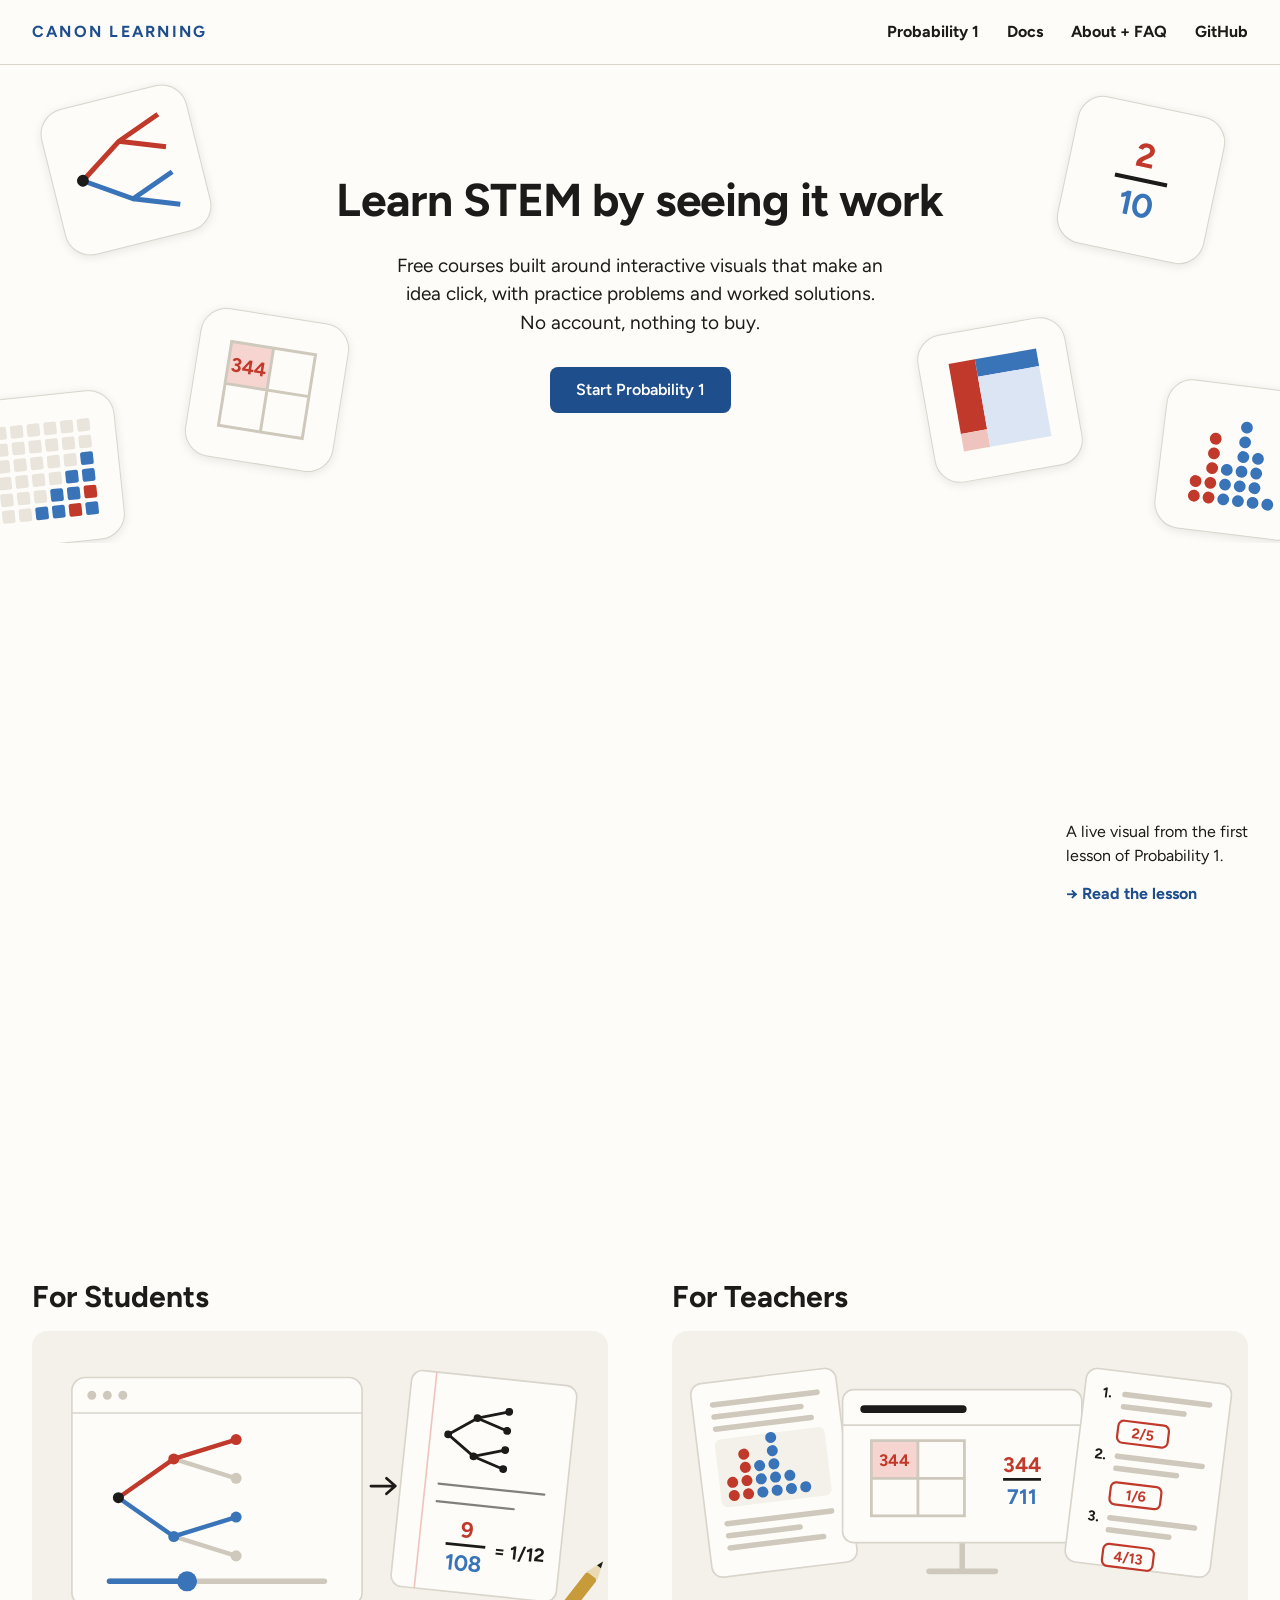
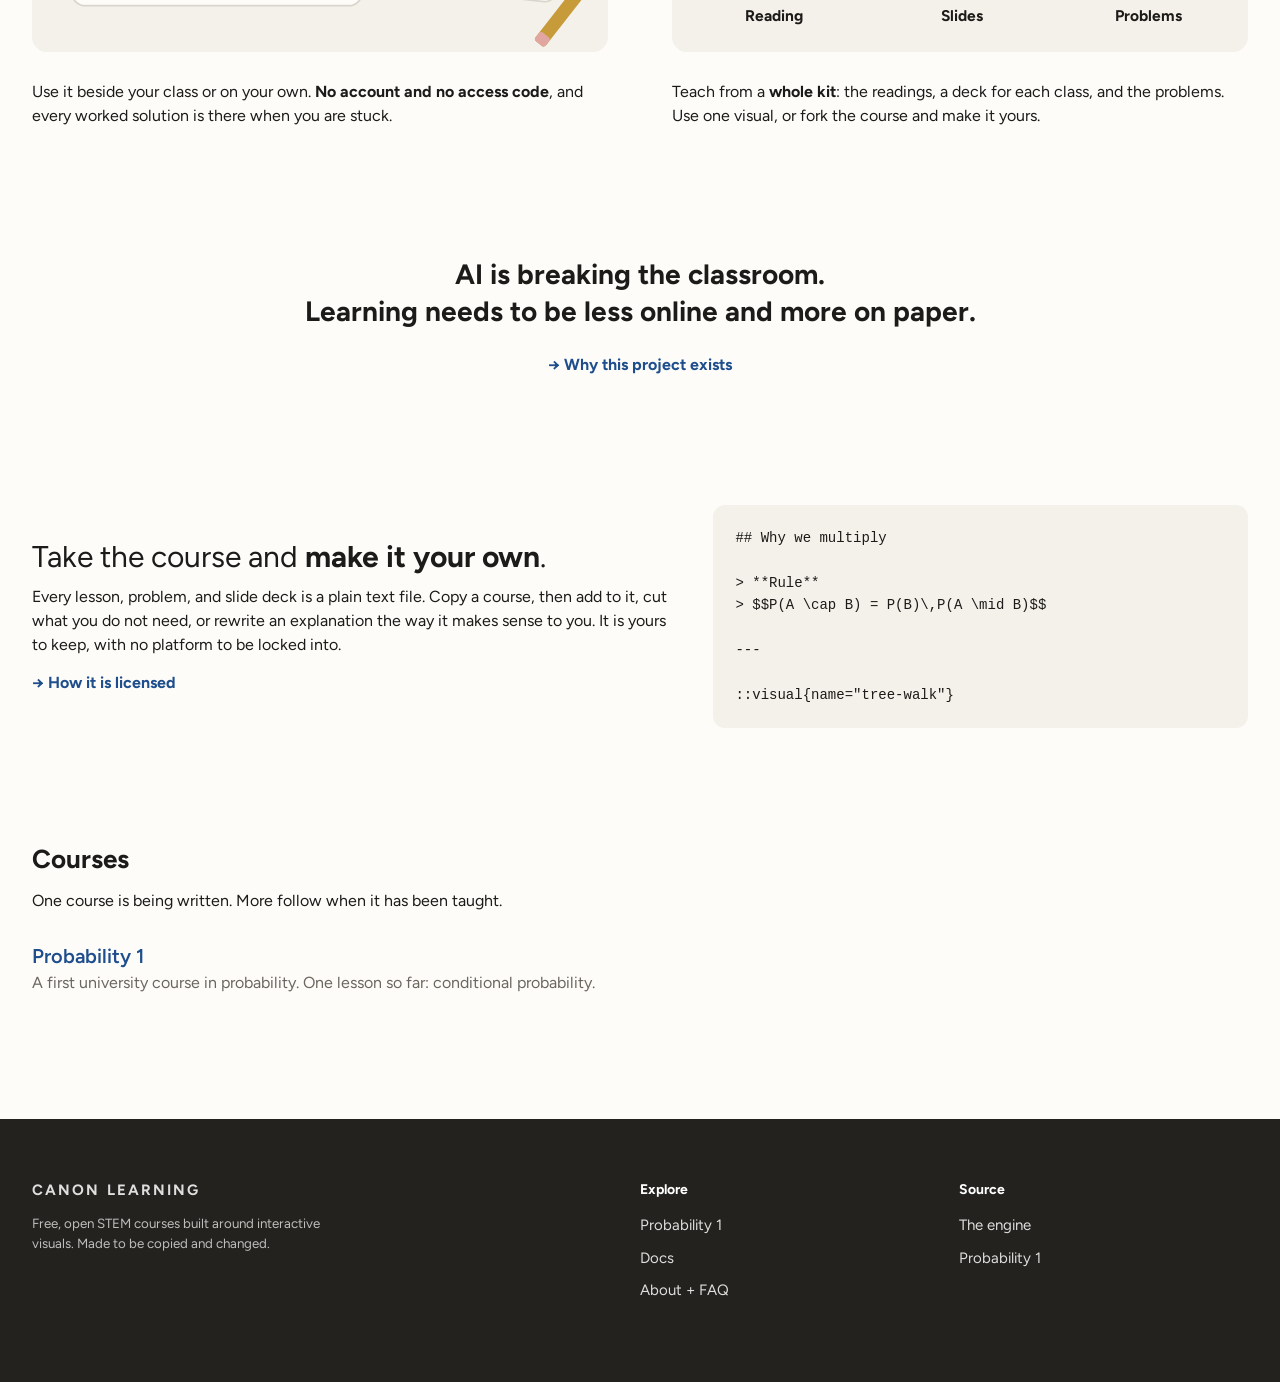
==== commit 0dd3acb5: "Link to the docs from the top bar and the footer" ====
--- a/index.html
+++ b/index.html
@@ -13,7 +13,7 @@
 <body>
 <header class="top"><div class="wrap">
   <a class="brand" href="./">Canon Learning</a>
-  <nav><a href="./probability-1/">Probability 1</a><a href="./about/">About + FAQ</a><a href="https://github.com/canonlearning">GitHub</a></nav>
+  <nav><a href="./probability-1/">Probability 1</a><a href="./docs/">Docs</a><a href="./about/">About + FAQ</a><a href="https://github.com/canonlearning">GitHub</a></nav>
 </div></header>
 <section class="hero"><div class="tile t1"><svg viewBox="0 0 150 150" aria-hidden="true"><path d="M30 75 75 45 120 28M75 45 120 62" stroke="#c0392b" stroke-width="5" fill="none"/><path d="M30 75 75 105 120 88M75 105 120 122" stroke="#3a74b8" stroke-width="5" fill="none"/><circle cx="30" cy="75" r="6" fill="#1c1b19"/></svg></div><div class="tile t2"><svg viewBox="0 0 150 150" aria-hidden="true"><rect x="32" y="32" width="43" height="43" fill="#f6d5d0"/><path d="M32 32h86v86H32zM75 32v86M32 75h86" stroke="#cfc9bd" stroke-width="3" fill="none"/><text x="53" y="62" text-anchor="middle" font-size="20" font-weight="700" fill="#c0392b">344</text></svg></div><div class="tile t3"><svg viewBox="0 0 150 150" aria-hidden="true"><rect x="27" y="27" width="13" height="13" rx="2" fill="#e9e5dc"/><rect x="44" y="27" width="13" height="13" rx="2" fill="#e9e5dc"/><rect x="61" y="27" width="13" height="13" rx="2" fill="#e9e5dc"/><rect x="78" y="27" width="13" height="13" rx="2" fill="#e9e5dc"/><rect x="95" y="27" width="13" height="13" rx="2" fill="#e9e5dc"/><rect x="112" y="27" width="13" height="13" rx="2" fill="#e9e5dc"/><rect x="27" y="44" width="13" height="13" rx="2" fill="#e9e5dc"/><rect x="44" y="44" width="13" height="13" rx="2" fill="#e9e5dc"/><rect x="61" y="44" width="13" height="13" rx="2" fill="#e9e5dc"/><rect x="78" y="44" width="13" height="13" rx="2" fill="#e9e5dc"/><rect x="95" y="44" width="13" height="13" rx="2" fill="#e9e5dc"/><rect x="112" y="44" width="13" height="13" rx="2" fill="#e9e5dc"/><rect x="27" y="61" width="13" height="13" rx="2" fill="#e9e5dc"/><rect x="44" y="61" width="13" height="13" rx="2" fill="#e9e5dc"/><rect x="61" y="61" width="13" height="13" rx="2" fill="#e9e5dc"/><rect x="78" y="61" width="13" height="13" rx="2" fill="#e9e5dc"/><rect x="95" y="61" width="13" height="13" rx="2" fill="#e9e5dc"/><rect x="112" y="61" width="13" height="13" rx="2" fill="#3a74b8"/><rect x="27" y="78" width="13" height="13" rx="2" fill="#e9e5dc"/><rect x="44" y="78" width="13" height="13" rx="2" fill="#e9e5dc"/><rect x="61" y="78" width="13" height="13" rx="2" fill="#e9e5dc"/><rect x="78" y="78" width="13" height="13" rx="2" fill="#e9e5dc"/><rect x="95" y="78" width="13" height="13" rx="2" fill="#3a74b8"/><rect x="112" y="78" width="13" height="13" rx="2" fill="#3a74b8"/><rect x="27" y="95" width="13" height="13" rx="2" fill="#e9e5dc"/><rect x="44" y="95" width="13" height="13" rx="2" fill="#e9e5dc"/><rect x="61" y="95" width="13" height="13" rx="2" fill="#e9e5dc"/><rect x="78" y="95" width="13" height="13" rx="2" fill="#3a74b8"/><rect x="95" y="95" width="13" height="13" rx="2" fill="#3a74b8"/><rect x="112" y="95" width="13" height="13" rx="2" fill="#c0392b"/><rect x="27" y="112" width="13" height="13" rx="2" fill="#e9e5dc"/><rect x="44" y="112" width="13" height="13" rx="2" fill="#e9e5dc"/><rect x="61" y="112" width="13" height="13" rx="2" fill="#3a74b8"/><rect x="78" y="112" width="13" height="13" rx="2" fill="#3a74b8"/><rect x="95" y="112" width="13" height="13" rx="2" fill="#c0392b"/><rect x="112" y="112" width="13" height="13" rx="2" fill="#3a74b8"/></svg></div><div class="tile t4"><svg viewBox="0 0 150 150" aria-hidden="true"><text x="75" y="62" text-anchor="middle" font-size="34" font-weight="700" fill="#c0392b">2</text><path d="M48 75h54" stroke="#1c1b19" stroke-width="4"/><text x="75" y="112" text-anchor="middle" font-size="34" font-weight="700" fill="#3a74b8">10</text></svg></div><div class="tile t5"><svg viewBox="0 0 150 150" aria-hidden="true"><rect x="30" y="30" width="27" height="72" fill="#c0392b"/><rect x="30" y="102" width="27" height="18" fill="#f0c4be"/><rect x="57" y="30" width="63" height="18" fill="#3a74b8"/><rect x="57" y="48" width="63" height="72" fill="#dbe5f3"/></svg></div><div class="tile t6"><svg viewBox="0 0 150 150" aria-hidden="true"><circle cx="38" cy="116" r="6" fill="#c0392b"/><circle cx="38" cy="101" r="6" fill="#c0392b"/><circle cx="53" cy="116" r="6" fill="#c0392b"/><circle cx="53" cy="101" r="6" fill="#c0392b"/><circle cx="53" cy="86" r="6" fill="#c0392b"/><circle cx="53" cy="71" r="6" fill="#c0392b"/><circle cx="53" cy="56" r="6" fill="#c0392b"/><circle cx="68" cy="116" r="6" fill="#3a74b8"/><circle cx="68" cy="101" r="6" fill="#3a74b8"/><circle cx="68" cy="86" r="6" fill="#3a74b8"/><circle cx="83" cy="116" r="6" fill="#3a74b8"/><circle cx="83" cy="101" r="6" fill="#3a74b8"/><circle cx="83" cy="86" r="6" fill="#3a74b8"/><circle cx="83" cy="71" r="6" fill="#3a74b8"/><circle cx="83" cy="56" r="6" fill="#3a74b8"/><circle cx="83" cy="41" r="6" fill="#3a74b8"/><circle cx="98" cy="116" r="6" fill="#3a74b8"/><circle cx="98" cy="101" r="6" fill="#3a74b8"/><circle cx="98" cy="86" r="6" fill="#3a74b8"/><circle cx="98" cy="71" r="6" fill="#3a74b8"/><circle cx="113" cy="116" r="6" fill="#3a74b8"/></svg></div>
   <h1>Learn STEM by seeing it work</h1>
@@ -89,7 +89,7 @@
 </main>
 <footer class="foot"><div class="wrap">
   <div><a class="brand" href="./">Canon Learning</a><small>Free, open STEM courses built around interactive visuals. Made to be copied and changed.</small></div>
-  <div><h3>Explore</h3><a href="./probability-1/">Probability 1</a><a href="./about/">About + FAQ</a></div>
+  <div><h3>Explore</h3><a href="./probability-1/">Probability 1</a><a href="./docs/">Docs</a><a href="./about/">About + FAQ</a></div>
   <div><h3>Source</h3><a href="https://github.com/canonlearning/canon">The engine</a><a href="https://github.com/canonlearning/probability-1">Probability 1</a></div>
 </div></footer>
 </body>
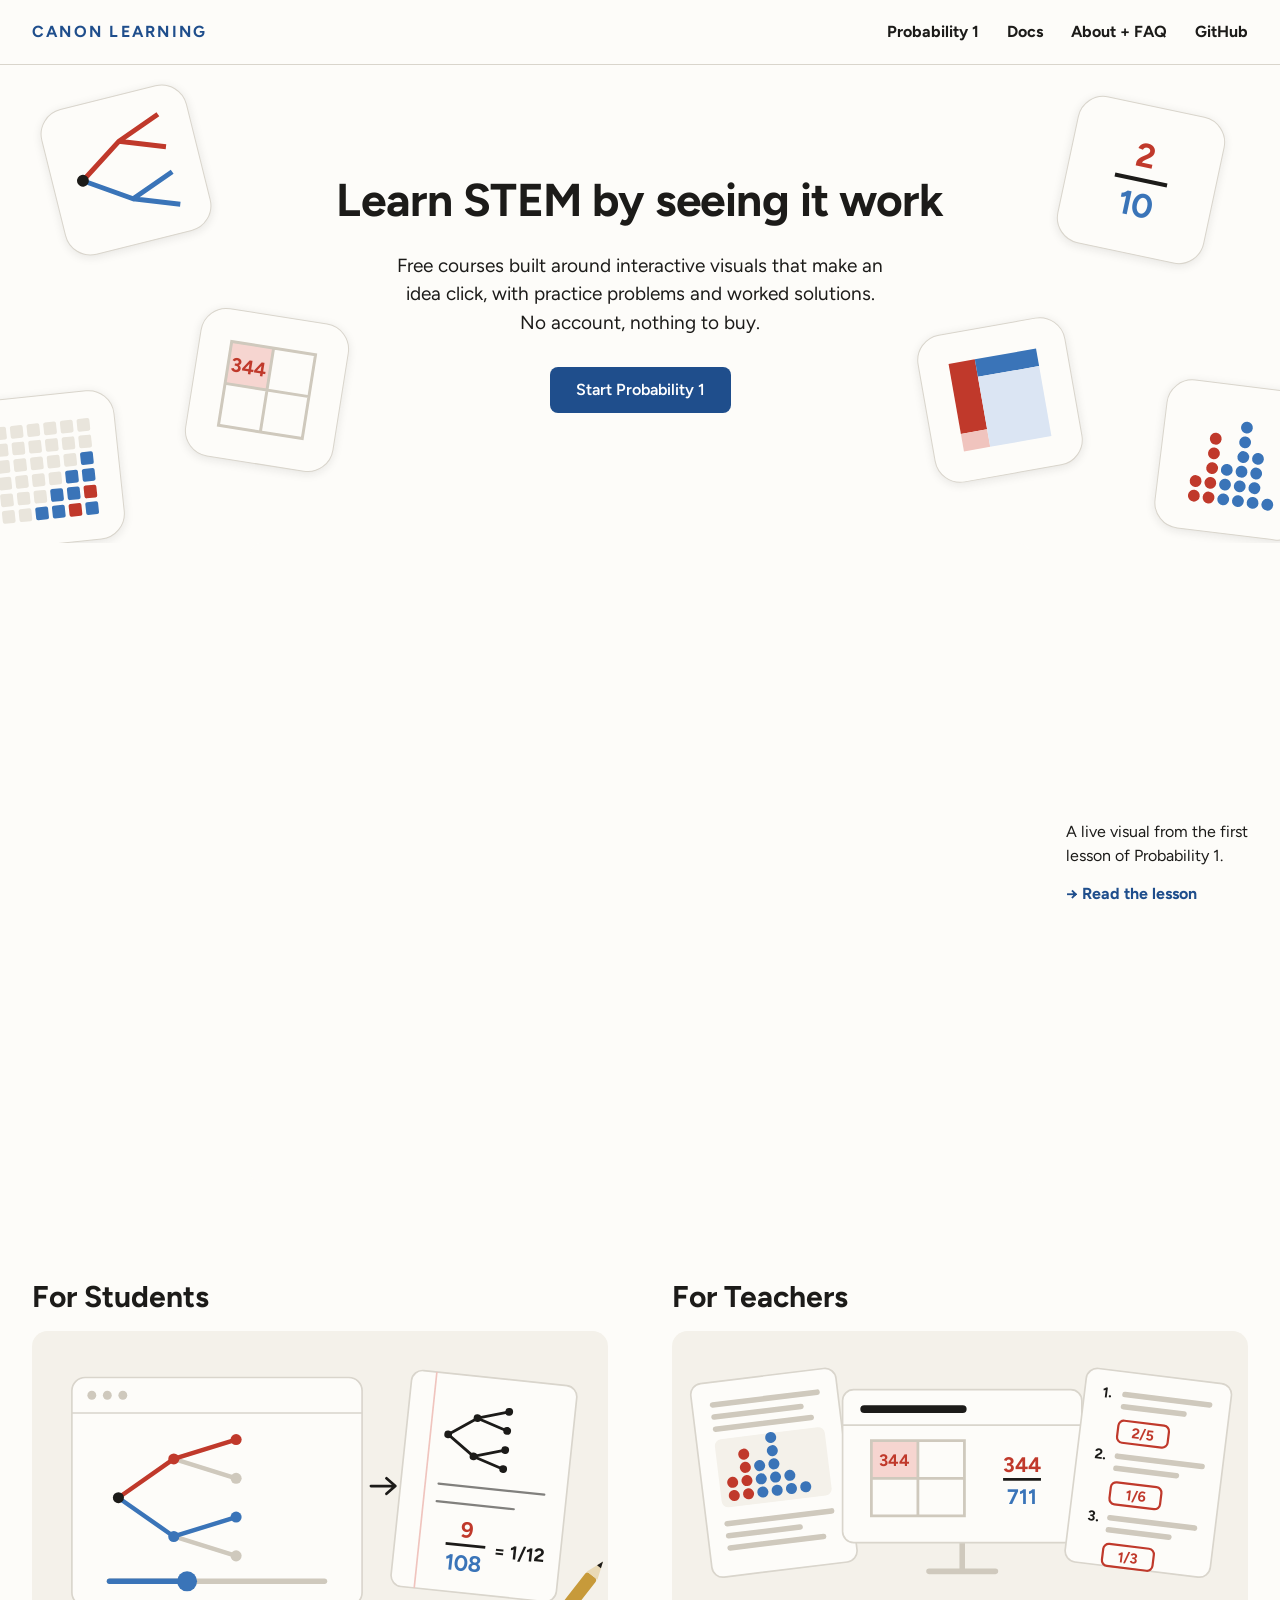
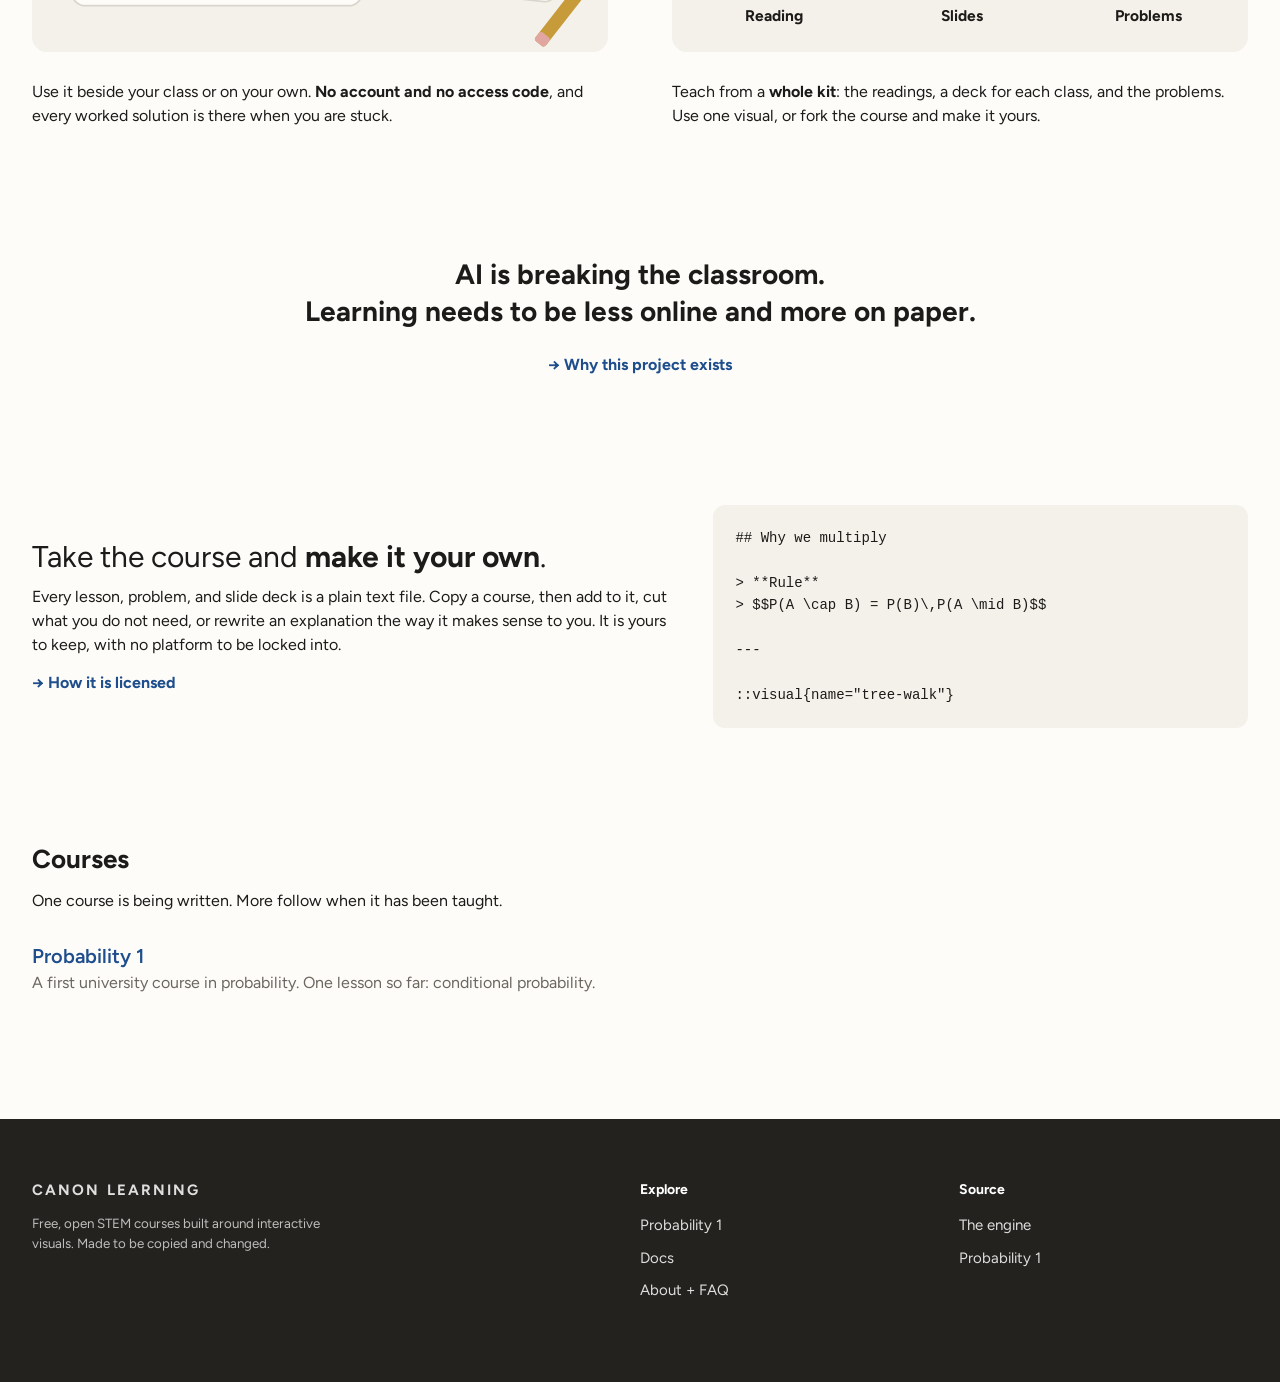
==== commit dfb80cd0: "Show the email problem's new answer in the teachers drawing" ====
--- a/index.html
+++ b/index.html
@@ -53,7 +53,7 @@
     </section>
     <section class="for">
       <h2>For Teachers</h2>
-      <a class="art" href="probability-1/lectures/conditional-probability.html"><svg viewBox="0 0 520 290" role="img" aria-label="The three parts of a kit: a reading, a slide deck, and practice problems" font-family="Figtree, system-ui, sans-serif"><rect width="520" height="290" rx="14" fill="#f4f1ea"/><g transform="translate(92 128) rotate(-7)"><rect x="-66.0" y="-88.0" width="132" height="176" rx="10" fill="#fdfcf9" stroke="#d9d5cc" stroke-width="1.5"/><g transform="translate(-66.0 -88.0)"><rect x="16" y="18" width="100" height="5" rx="2.5" fill="#cfc9bd"/><rect x="16" y="29" width="84" height="5" rx="2.5" fill="#cfc9bd"/><rect x="16" y="40" width="92" height="5" rx="2.5" fill="#cfc9bd"/><rect x="16" y="52" width="100" height="62" rx="6" fill="#f4f1ea"/><circle cx="28" cy="104" r="5" fill="#c0392b"/><circle cx="28" cy="92" r="5" fill="#c0392b"/><circle cx="41" cy="104" r="5" fill="#c0392b"/><circle cx="41" cy="92" r="5" fill="#c0392b"/><circle cx="41" cy="80" r="5" fill="#c0392b"/><circle cx="41" cy="68" r="5" fill="#c0392b"/><circle cx="54" cy="104" r="5" fill="#3a74b8"/><circle cx="54" cy="92" r="5" fill="#3a74b8"/><circle cx="54" cy="80" r="5" fill="#3a74b8"/><circle cx="67" cy="104" r="5" fill="#3a74b8"/><circle cx="67" cy="92" r="5" fill="#3a74b8"/><circle cx="67" cy="80" r="5" fill="#3a74b8"/><circle cx="67" cy="68" r="5" fill="#3a74b8"/><circle cx="67" cy="56" r="5" fill="#3a74b8"/><circle cx="80" cy="104" r="5" fill="#3a74b8"/><circle cx="80" cy="92" r="5" fill="#3a74b8"/><circle cx="93" cy="104" r="5" fill="#3a74b8"/><rect x="16" y="126" width="100" height="5" rx="2.5" fill="#cfc9bd"/><rect x="16" y="137" width="70" height="5" rx="2.5" fill="#cfc9bd"/><rect x="16" y="148" width="90" height="5" rx="2.5" fill="#cfc9bd"/></g></g><path d="M262 191v26M232 217h60" stroke="#cfc9bd" stroke-width="5" stroke-linecap="round"/><g transform="translate(262 122) rotate(0)"><rect x="-108.0" y="-69.0" width="216" height="138" rx="10" fill="#fdfcf9" stroke="#d9d5cc" stroke-width="1.5"/><g transform="translate(-108.0 -69.0)"><rect x="16" y="14" width="96" height="7" rx="3.5" fill="#1c1b19"/><path d="M0 32h216" stroke="#d9d5cc" stroke-width="1.5"/><rect x="26" y="46" width="42" height="34" fill="#f6d5d0"/><path d="M26 46h84v68H26zM68 46v68M26 80h84" stroke="#cfc9bd" stroke-width="2.5" fill="none"/><text x="47" y="69" text-anchor="middle" font-size="15" font-weight="700" fill="#c0392b">344</text><text x="162" y="74" text-anchor="middle" font-size="19" font-weight="700" fill="#c0392b">344</text><path d="M144.9 81h34.2" stroke="#1c1b19" stroke-width="2.5"/><text x="162" y="103" text-anchor="middle" font-size="19" font-weight="700" fill="#3a74b8">711</text></g></g><g transform="translate(430 128) rotate(7)"><rect x="-66.0" y="-88.0" width="132" height="176" rx="10" fill="#fdfcf9" stroke="#d9d5cc" stroke-width="1.5"/><g transform="translate(-66.0 -88.0)"><text x="16" y="25" font-size="13" font-weight="700" fill="#1c1b19">1.</text><rect x="34" y="18" width="82" height="5" rx="2.5" fill="#cfc9bd"/><rect x="34" y="29" width="60" height="5" rx="2.5" fill="#cfc9bd"/><rect x="34" y="44" width="46" height="20" rx="5" fill="none" stroke="#c0392b" stroke-width="2"/><text x="57" y="59" text-anchor="middle" font-size="13" font-weight="700" fill="#c0392b">2/5</text><text x="16" y="81" font-size="13" font-weight="700" fill="#1c1b19">2.</text><rect x="34" y="74" width="82" height="5" rx="2.5" fill="#cfc9bd"/><rect x="34" y="85" width="60" height="5" rx="2.5" fill="#cfc9bd"/><rect x="34" y="100" width="46" height="20" rx="5" fill="none" stroke="#c0392b" stroke-width="2"/><text x="57" y="115" text-anchor="middle" font-size="13" font-weight="700" fill="#c0392b">1/6</text><text x="16" y="137" font-size="13" font-weight="700" fill="#1c1b19">3.</text><rect x="34" y="130" width="82" height="5" rx="2.5" fill="#cfc9bd"/><rect x="34" y="141" width="60" height="5" rx="2.5" fill="#cfc9bd"/><rect x="34" y="156" width="46" height="20" rx="5" fill="none" stroke="#c0392b" stroke-width="2"/><text x="57" y="171" text-anchor="middle" font-size="13" font-weight="700" fill="#c0392b">4/13</text></g></g><text x="92" y="262" text-anchor="middle" font-size="14" font-weight="700" fill="#1c1b19">Reading</text><text x="262" y="262" text-anchor="middle" font-size="14" font-weight="700" fill="#1c1b19">Slides</text><text x="430" y="262" text-anchor="middle" font-size="14" font-weight="700" fill="#1c1b19">Problems</text></svg></a>
+      <a class="art" href="probability-1/lectures/conditional-probability.html"><svg viewBox="0 0 520 290" role="img" aria-label="The three parts of a kit: a reading, a slide deck, and practice problems" font-family="Figtree, system-ui, sans-serif"><rect width="520" height="290" rx="14" fill="#f4f1ea"/><g transform="translate(92 128) rotate(-7)"><rect x="-66.0" y="-88.0" width="132" height="176" rx="10" fill="#fdfcf9" stroke="#d9d5cc" stroke-width="1.5"/><g transform="translate(-66.0 -88.0)"><rect x="16" y="18" width="100" height="5" rx="2.5" fill="#cfc9bd"/><rect x="16" y="29" width="84" height="5" rx="2.5" fill="#cfc9bd"/><rect x="16" y="40" width="92" height="5" rx="2.5" fill="#cfc9bd"/><rect x="16" y="52" width="100" height="62" rx="6" fill="#f4f1ea"/><circle cx="28" cy="104" r="5" fill="#c0392b"/><circle cx="28" cy="92" r="5" fill="#c0392b"/><circle cx="41" cy="104" r="5" fill="#c0392b"/><circle cx="41" cy="92" r="5" fill="#c0392b"/><circle cx="41" cy="80" r="5" fill="#c0392b"/><circle cx="41" cy="68" r="5" fill="#c0392b"/><circle cx="54" cy="104" r="5" fill="#3a74b8"/><circle cx="54" cy="92" r="5" fill="#3a74b8"/><circle cx="54" cy="80" r="5" fill="#3a74b8"/><circle cx="67" cy="104" r="5" fill="#3a74b8"/><circle cx="67" cy="92" r="5" fill="#3a74b8"/><circle cx="67" cy="80" r="5" fill="#3a74b8"/><circle cx="67" cy="68" r="5" fill="#3a74b8"/><circle cx="67" cy="56" r="5" fill="#3a74b8"/><circle cx="80" cy="104" r="5" fill="#3a74b8"/><circle cx="80" cy="92" r="5" fill="#3a74b8"/><circle cx="93" cy="104" r="5" fill="#3a74b8"/><rect x="16" y="126" width="100" height="5" rx="2.5" fill="#cfc9bd"/><rect x="16" y="137" width="70" height="5" rx="2.5" fill="#cfc9bd"/><rect x="16" y="148" width="90" height="5" rx="2.5" fill="#cfc9bd"/></g></g><path d="M262 191v26M232 217h60" stroke="#cfc9bd" stroke-width="5" stroke-linecap="round"/><g transform="translate(262 122) rotate(0)"><rect x="-108.0" y="-69.0" width="216" height="138" rx="10" fill="#fdfcf9" stroke="#d9d5cc" stroke-width="1.5"/><g transform="translate(-108.0 -69.0)"><rect x="16" y="14" width="96" height="7" rx="3.5" fill="#1c1b19"/><path d="M0 32h216" stroke="#d9d5cc" stroke-width="1.5"/><rect x="26" y="46" width="42" height="34" fill="#f6d5d0"/><path d="M26 46h84v68H26zM68 46v68M26 80h84" stroke="#cfc9bd" stroke-width="2.5" fill="none"/><text x="47" y="69" text-anchor="middle" font-size="15" font-weight="700" fill="#c0392b">344</text><text x="162" y="74" text-anchor="middle" font-size="19" font-weight="700" fill="#c0392b">344</text><path d="M144.9 81h34.2" stroke="#1c1b19" stroke-width="2.5"/><text x="162" y="103" text-anchor="middle" font-size="19" font-weight="700" fill="#3a74b8">711</text></g></g><g transform="translate(430 128) rotate(7)"><rect x="-66.0" y="-88.0" width="132" height="176" rx="10" fill="#fdfcf9" stroke="#d9d5cc" stroke-width="1.5"/><g transform="translate(-66.0 -88.0)"><text x="16" y="25" font-size="13" font-weight="700" fill="#1c1b19">1.</text><rect x="34" y="18" width="82" height="5" rx="2.5" fill="#cfc9bd"/><rect x="34" y="29" width="60" height="5" rx="2.5" fill="#cfc9bd"/><rect x="34" y="44" width="46" height="20" rx="5" fill="none" stroke="#c0392b" stroke-width="2"/><text x="57" y="59" text-anchor="middle" font-size="13" font-weight="700" fill="#c0392b">2/5</text><text x="16" y="81" font-size="13" font-weight="700" fill="#1c1b19">2.</text><rect x="34" y="74" width="82" height="5" rx="2.5" fill="#cfc9bd"/><rect x="34" y="85" width="60" height="5" rx="2.5" fill="#cfc9bd"/><rect x="34" y="100" width="46" height="20" rx="5" fill="none" stroke="#c0392b" stroke-width="2"/><text x="57" y="115" text-anchor="middle" font-size="13" font-weight="700" fill="#c0392b">1/6</text><text x="16" y="137" font-size="13" font-weight="700" fill="#1c1b19">3.</text><rect x="34" y="130" width="82" height="5" rx="2.5" fill="#cfc9bd"/><rect x="34" y="141" width="60" height="5" rx="2.5" fill="#cfc9bd"/><rect x="34" y="156" width="46" height="20" rx="5" fill="none" stroke="#c0392b" stroke-width="2"/><text x="57" y="171" text-anchor="middle" font-size="13" font-weight="700" fill="#c0392b">1/3</text></g></g><text x="92" y="262" text-anchor="middle" font-size="14" font-weight="700" fill="#1c1b19">Reading</text><text x="262" y="262" text-anchor="middle" font-size="14" font-weight="700" fill="#1c1b19">Slides</text><text x="430" y="262" text-anchor="middle" font-size="14" font-weight="700" fill="#1c1b19">Problems</text></svg></a>
       <p>Teach from a <b>whole kit</b>: the readings, a deck for each class, and the problems. Use one visual, or fork the course and make it yours.</p>
     </section>
   </div>
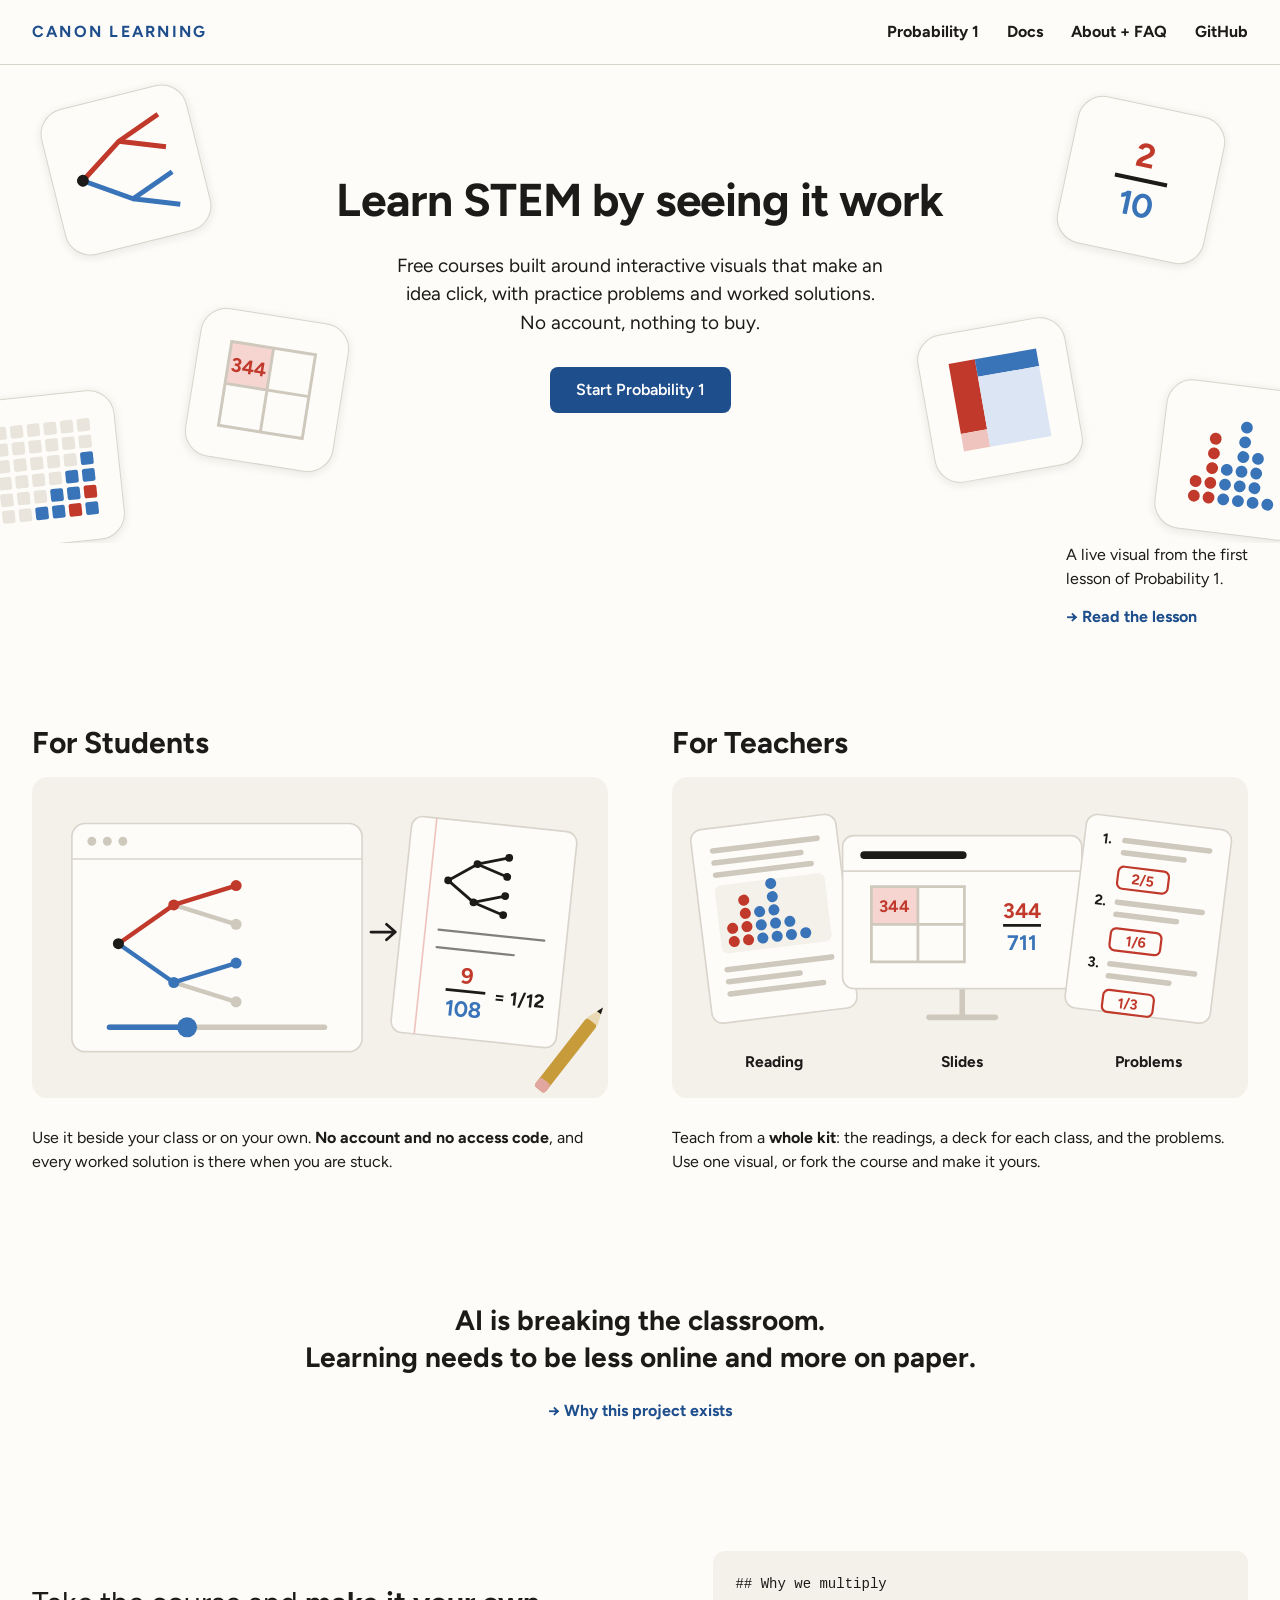
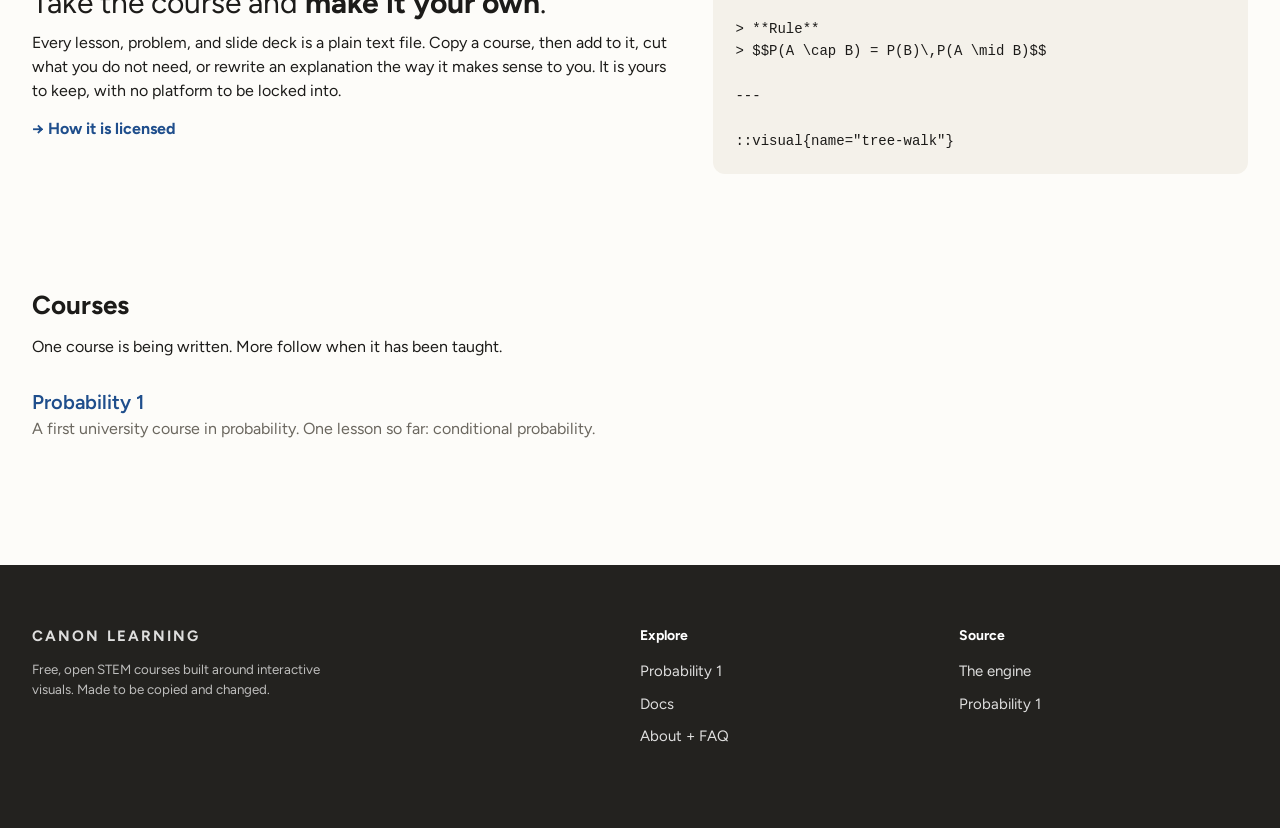
==== commit 1b0e9570: "Fit the site to a phone: a menu button, tighter sections, and a frame that fits its visual" ====
--- a/index.html
+++ b/index.html
@@ -13,6 +13,7 @@
 <body>
 <header class="top"><div class="wrap">
   <a class="brand" href="./">Canon Learning</a>
+  <button class="menu" aria-label="Menu" onclick="document.querySelector('.top').classList.toggle('open')"><svg viewBox="0 0 24 24" aria-hidden="true"><path d="M4 7h16M4 12h16M4 17h16"/></svg></button>
   <nav><a href="./probability-1/">Probability 1</a><a href="./docs/">Docs</a><a href="./about/">About + FAQ</a><a href="https://github.com/canonlearning">GitHub</a></nav>
 </div></header>
 <section class="hero"><div class="tile t1"><svg viewBox="0 0 150 150" aria-hidden="true"><path d="M30 75 75 45 120 28M75 45 120 62" stroke="#c0392b" stroke-width="5" fill="none"/><path d="M30 75 75 105 120 88M75 105 120 122" stroke="#3a74b8" stroke-width="5" fill="none"/><circle cx="30" cy="75" r="6" fill="#1c1b19"/></svg></div><div class="tile t2"><svg viewBox="0 0 150 150" aria-hidden="true"><rect x="32" y="32" width="43" height="43" fill="#f6d5d0"/><path d="M32 32h86v86H32zM75 32v86M32 75h86" stroke="#cfc9bd" stroke-width="3" fill="none"/><text x="53" y="62" text-anchor="middle" font-size="20" font-weight="700" fill="#c0392b">344</text></svg></div><div class="tile t3"><svg viewBox="0 0 150 150" aria-hidden="true"><rect x="27" y="27" width="13" height="13" rx="2" fill="#e9e5dc"/><rect x="44" y="27" width="13" height="13" rx="2" fill="#e9e5dc"/><rect x="61" y="27" width="13" height="13" rx="2" fill="#e9e5dc"/><rect x="78" y="27" width="13" height="13" rx="2" fill="#e9e5dc"/><rect x="95" y="27" width="13" height="13" rx="2" fill="#e9e5dc"/><rect x="112" y="27" width="13" height="13" rx="2" fill="#e9e5dc"/><rect x="27" y="44" width="13" height="13" rx="2" fill="#e9e5dc"/><rect x="44" y="44" width="13" height="13" rx="2" fill="#e9e5dc"/><rect x="61" y="44" width="13" height="13" rx="2" fill="#e9e5dc"/><rect x="78" y="44" width="13" height="13" rx="2" fill="#e9e5dc"/><rect x="95" y="44" width="13" height="13" rx="2" fill="#e9e5dc"/><rect x="112" y="44" width="13" height="13" rx="2" fill="#e9e5dc"/><rect x="27" y="61" width="13" height="13" rx="2" fill="#e9e5dc"/><rect x="44" y="61" width="13" height="13" rx="2" fill="#e9e5dc"/><rect x="61" y="61" width="13" height="13" rx="2" fill="#e9e5dc"/><rect x="78" y="61" width="13" height="13" rx="2" fill="#e9e5dc"/><rect x="95" y="61" width="13" height="13" rx="2" fill="#e9e5dc"/><rect x="112" y="61" width="13" height="13" rx="2" fill="#3a74b8"/><rect x="27" y="78" width="13" height="13" rx="2" fill="#e9e5dc"/><rect x="44" y="78" width="13" height="13" rx="2" fill="#e9e5dc"/><rect x="61" y="78" width="13" height="13" rx="2" fill="#e9e5dc"/><rect x="78" y="78" width="13" height="13" rx="2" fill="#e9e5dc"/><rect x="95" y="78" width="13" height="13" rx="2" fill="#3a74b8"/><rect x="112" y="78" width="13" height="13" rx="2" fill="#3a74b8"/><rect x="27" y="95" width="13" height="13" rx="2" fill="#e9e5dc"/><rect x="44" y="95" width="13" height="13" rx="2" fill="#e9e5dc"/><rect x="61" y="95" width="13" height="13" rx="2" fill="#e9e5dc"/><rect x="78" y="95" width="13" height="13" rx="2" fill="#3a74b8"/><rect x="95" y="95" width="13" height="13" rx="2" fill="#3a74b8"/><rect x="112" y="95" width="13" height="13" rx="2" fill="#c0392b"/><rect x="27" y="112" width="13" height="13" rx="2" fill="#e9e5dc"/><rect x="44" y="112" width="13" height="13" rx="2" fill="#e9e5dc"/><rect x="61" y="112" width="13" height="13" rx="2" fill="#3a74b8"/><rect x="78" y="112" width="13" height="13" rx="2" fill="#3a74b8"/><rect x="95" y="112" width="13" height="13" rx="2" fill="#c0392b"/><rect x="112" y="112" width="13" height="13" rx="2" fill="#3a74b8"/></svg></div><div class="tile t4"><svg viewBox="0 0 150 150" aria-hidden="true"><text x="75" y="62" text-anchor="middle" font-size="34" font-weight="700" fill="#c0392b">2</text><path d="M48 75h54" stroke="#1c1b19" stroke-width="4"/><text x="75" y="112" text-anchor="middle" font-size="34" font-weight="700" fill="#3a74b8">10</text></svg></div><div class="tile t5"><svg viewBox="0 0 150 150" aria-hidden="true"><rect x="30" y="30" width="27" height="72" fill="#c0392b"/><rect x="30" y="102" width="27" height="18" fill="#f0c4be"/><rect x="57" y="30" width="63" height="18" fill="#3a74b8"/><rect x="57" y="48" width="63" height="72" fill="#dbe5f3"/></svg></div><div class="tile t6"><svg viewBox="0 0 150 150" aria-hidden="true"><circle cx="38" cy="116" r="6" fill="#c0392b"/><circle cx="38" cy="101" r="6" fill="#c0392b"/><circle cx="53" cy="116" r="6" fill="#c0392b"/><circle cx="53" cy="101" r="6" fill="#c0392b"/><circle cx="53" cy="86" r="6" fill="#c0392b"/><circle cx="53" cy="71" r="6" fill="#c0392b"/><circle cx="53" cy="56" r="6" fill="#c0392b"/><circle cx="68" cy="116" r="6" fill="#3a74b8"/><circle cx="68" cy="101" r="6" fill="#3a74b8"/><circle cx="68" cy="86" r="6" fill="#3a74b8"/><circle cx="83" cy="116" r="6" fill="#3a74b8"/><circle cx="83" cy="101" r="6" fill="#3a74b8"/><circle cx="83" cy="86" r="6" fill="#3a74b8"/><circle cx="83" cy="71" r="6" fill="#3a74b8"/><circle cx="83" cy="56" r="6" fill="#3a74b8"/><circle cx="83" cy="41" r="6" fill="#3a74b8"/><circle cx="98" cy="116" r="6" fill="#3a74b8"/><circle cx="98" cy="101" r="6" fill="#3a74b8"/><circle cx="98" cy="86" r="6" fill="#3a74b8"/><circle cx="98" cy="71" r="6" fill="#3a74b8"/><circle cx="113" cy="116" r="6" fill="#3a74b8"/></svg></div>
@@ -28,9 +29,11 @@
       // when the window changes size.
       const demo = document.getElementById("demo");
       demo.addEventListener("load", () => {
-        const inside = demo.contentDocument.documentElement;
-        const fit = () => { demo.style.height = inside.scrollHeight + "px"; };
-        new ResizeObserver(fit).observe(demo.contentDocument.body);
+        // The height of the body, which shrinks with the visual. The
+        // height of the whole document would never be less than the frame.
+        const inside = demo.contentDocument.body;
+        const fit = () => { demo.style.height = inside.offsetHeight + "px"; };
+        new ResizeObserver(fit).observe(inside);
         fit();
       });
     </script>
--- a/style.css
+++ b/style.css
@@ -29,6 +29,19 @@
 .brand { font-weight: 700; letter-spacing: .14em; text-transform: uppercase; color: var(--blue); text-decoration: none; }
 .top nav a { margin-left: 28px; color: var(--ink); text-decoration: none; font-weight: 700; font-size: 16px; }
 .top nav a:hover, .top nav a.here { color: var(--blue); }
+
+/* On a narrow screen the links are behind a menu button, and open as a
+   list under the bar. */
+.menu { display: none; padding: 8px; margin-right: -8px; border: 0; background: none; cursor: pointer; }
+.menu svg { display: block; width: 26px; height: 26px; stroke: var(--ink); stroke-width: 2; stroke-linecap: round; }
+@media (max-width: 700px) {
+  .top { position: relative; }
+  .wrap { padding: 0 20px; }
+  .menu { display: block; }
+  .top nav { display: none; position: absolute; z-index: 5; left: 0; right: 0; top: 64px; padding: 8px 20px 16px; background: var(--page); border-bottom: 1px solid var(--line); }
+  .top.open nav { display: block; }
+  .top nav a { display: block; margin: 0; padding: 12px 0; }
+}
 
 /* Hero, with small drawings set at angles around the words */
 .hero { position: relative; overflow: hidden; padding: 110px 24px 130px; text-align: center; }
@@ -123,3 +136,19 @@
 .contents a:hover { text-decoration: underline; }
 @media (max-width: 768px) { .about { flex-direction: column; margin-top: 60px; } .contents { width: auto; } }
 
+/* A narrow screen: less space between sections, and a footer whose two
+   lists sit side by side under its first block. */
+@media (max-width: 700px) {
+  .hero { padding: 48px 20px; }
+  .panel, .grid2 { padding: 40px 0; }
+  .example { padding: 0 0 24px; }
+  .quote { padding: 40px 0; }
+  .quote p { font-size: 24px; }
+  .panel:last-child { padding-bottom: 64px; }
+  .claim h2 { font-size: 26px; }
+  .claim pre { padding: 16px; font-size: 12px; }
+  .foot { padding: 44px 0 48px; }
+  .foot .wrap { grid-template-columns: 1fr 1fr; }
+  .foot .wrap > :first-child { grid-column: 1 / -1; }
+  .about { margin-bottom: 80px; }
+}
